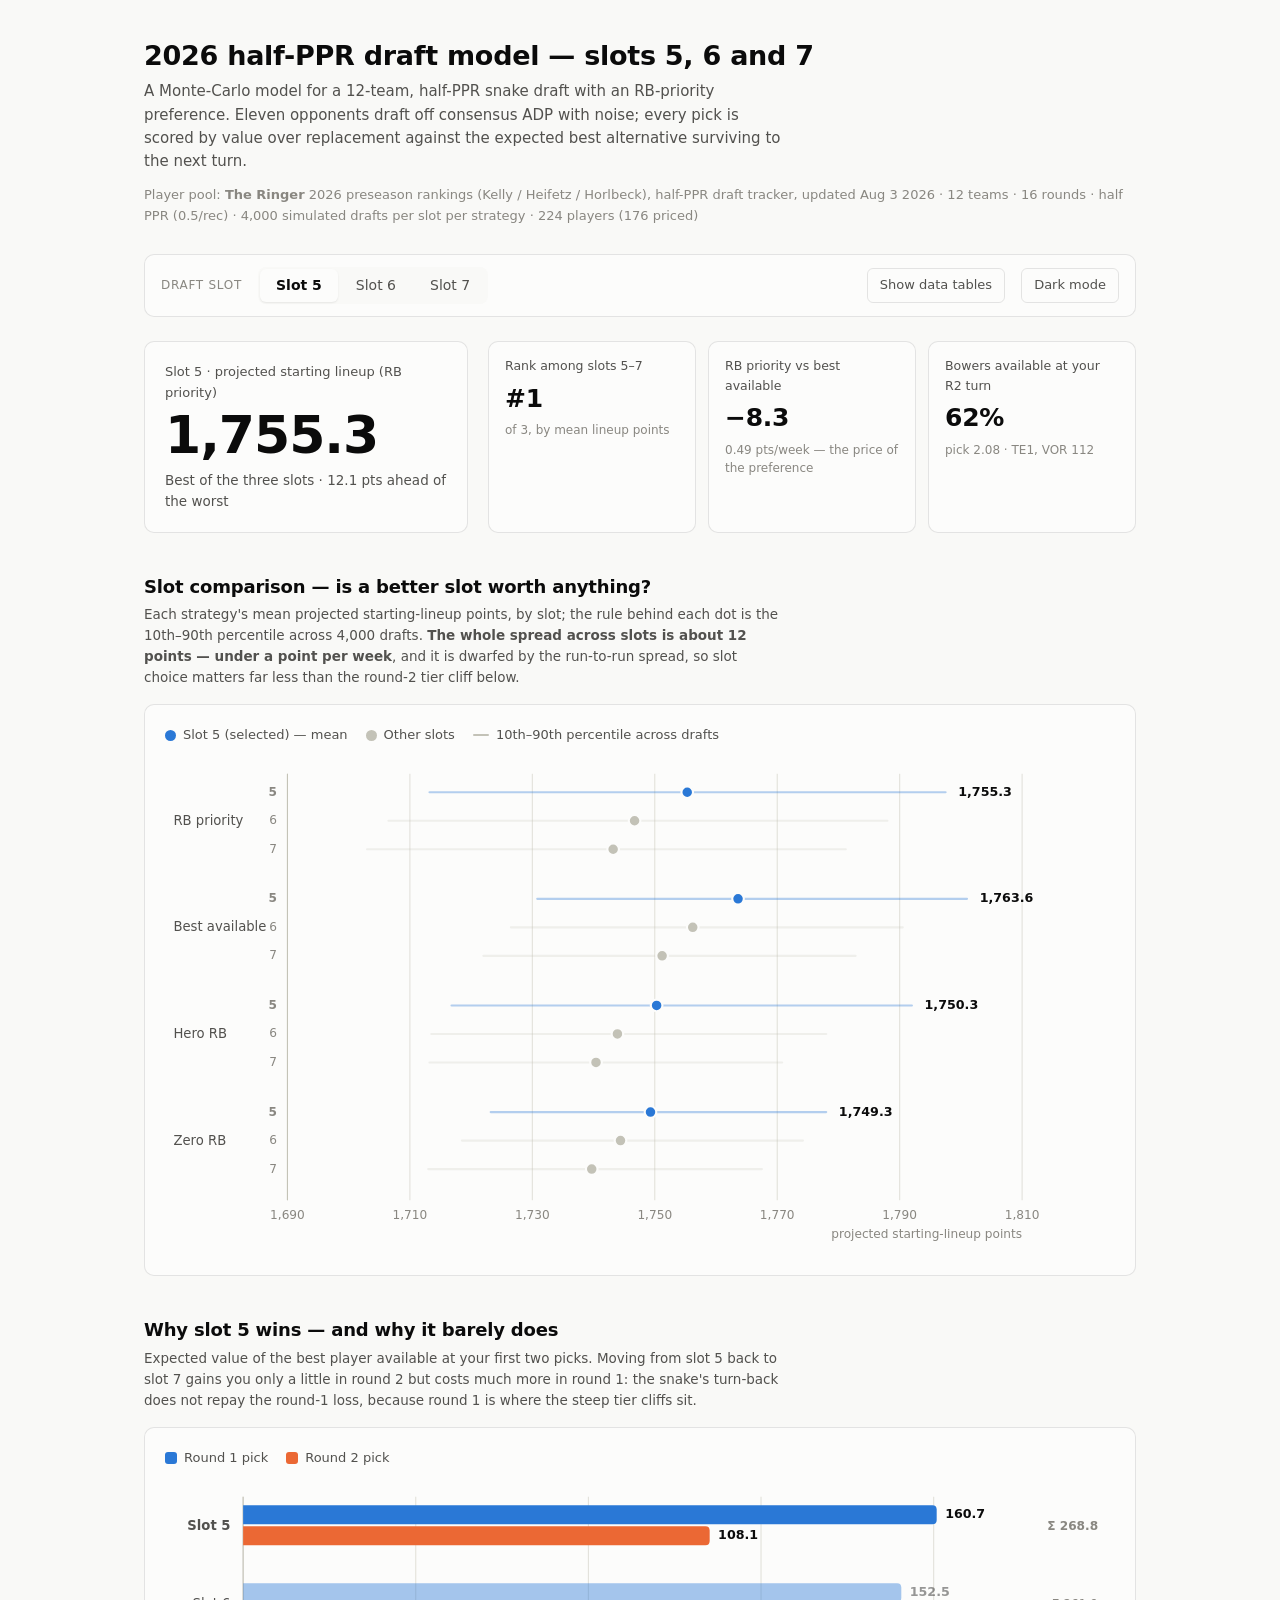
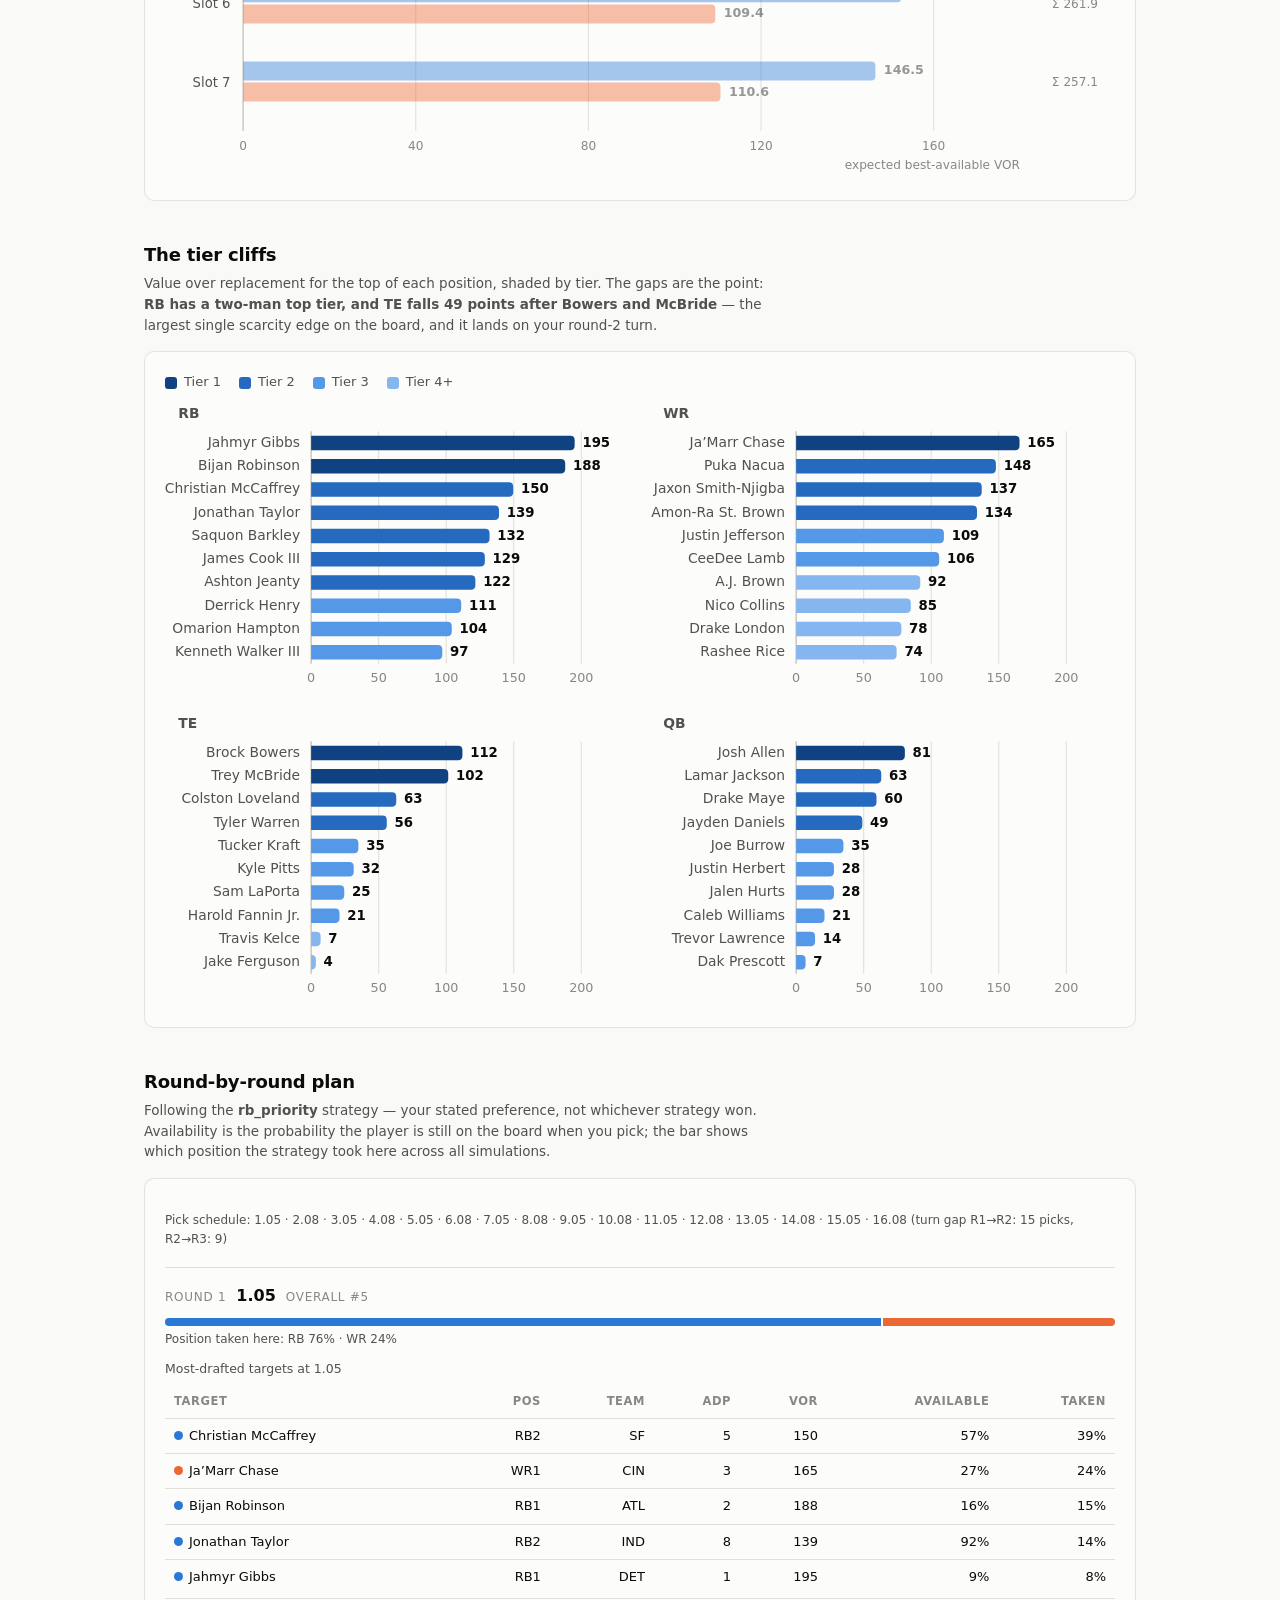
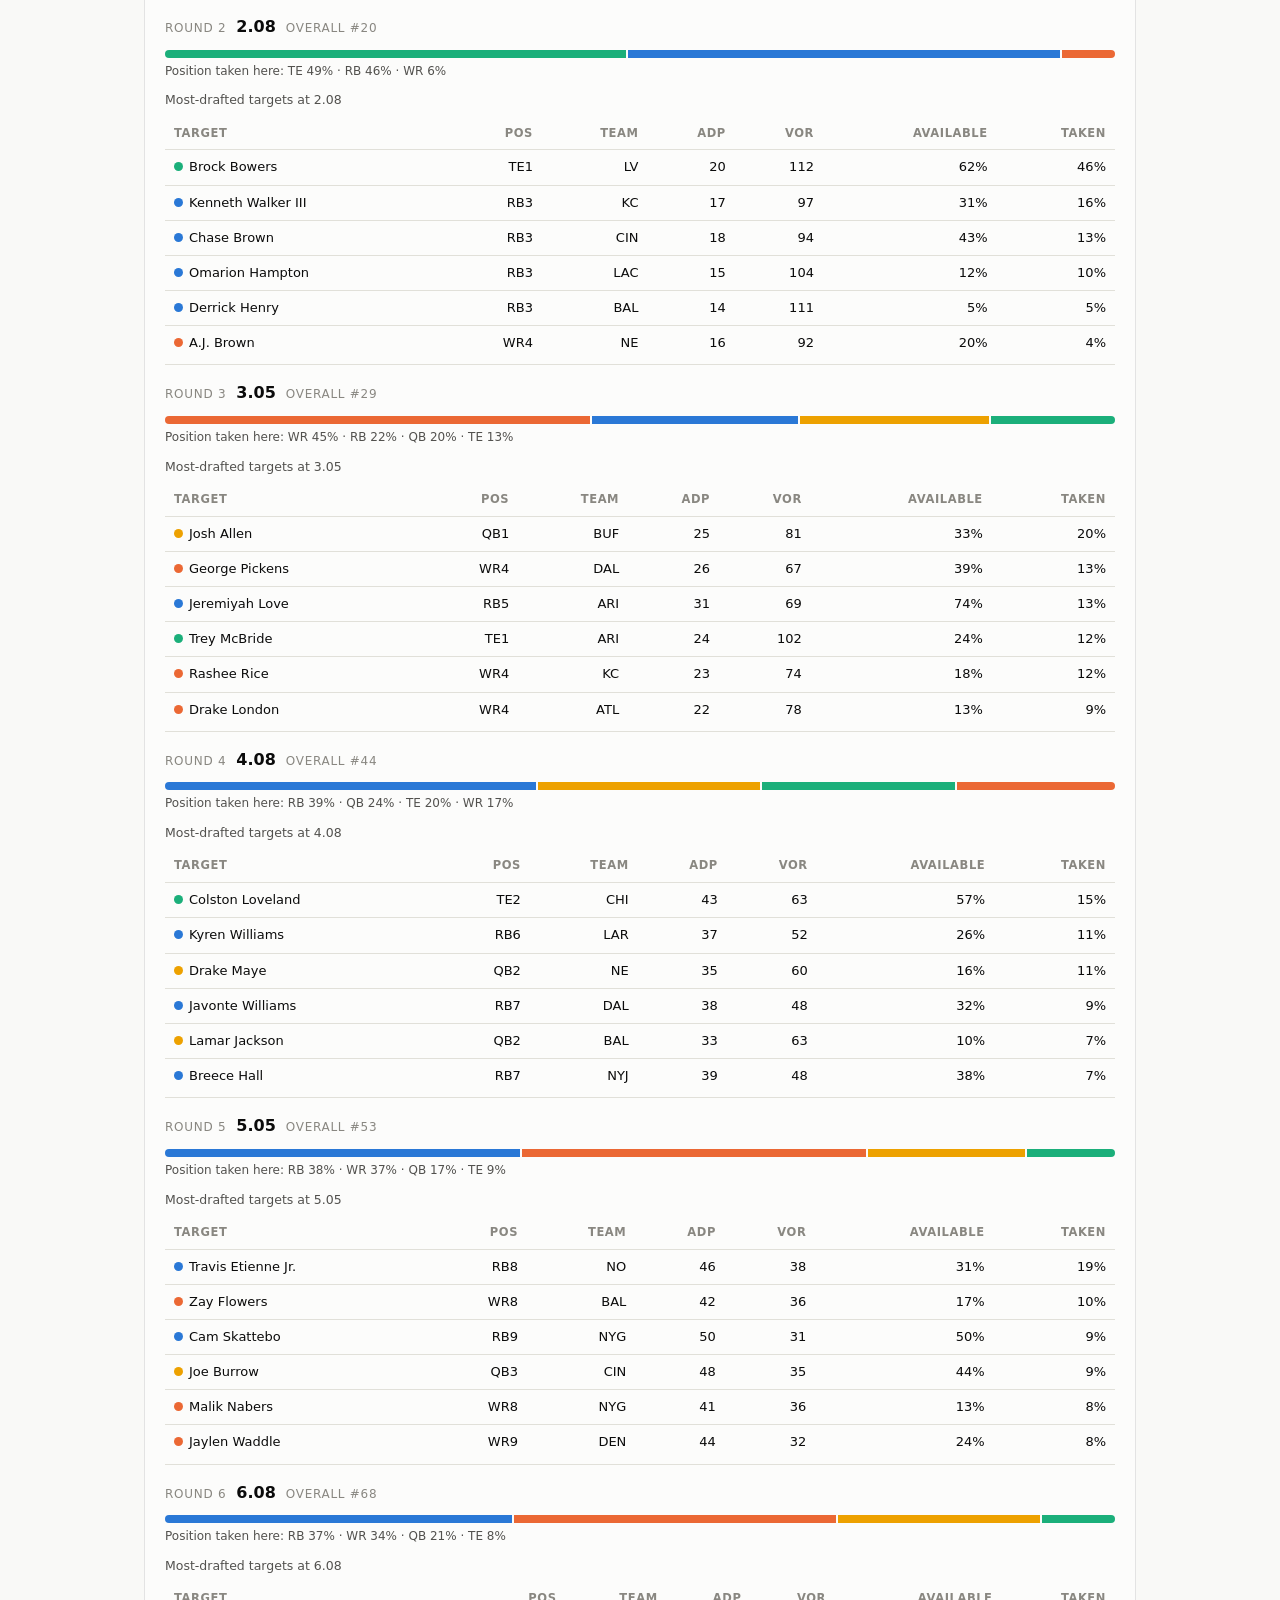
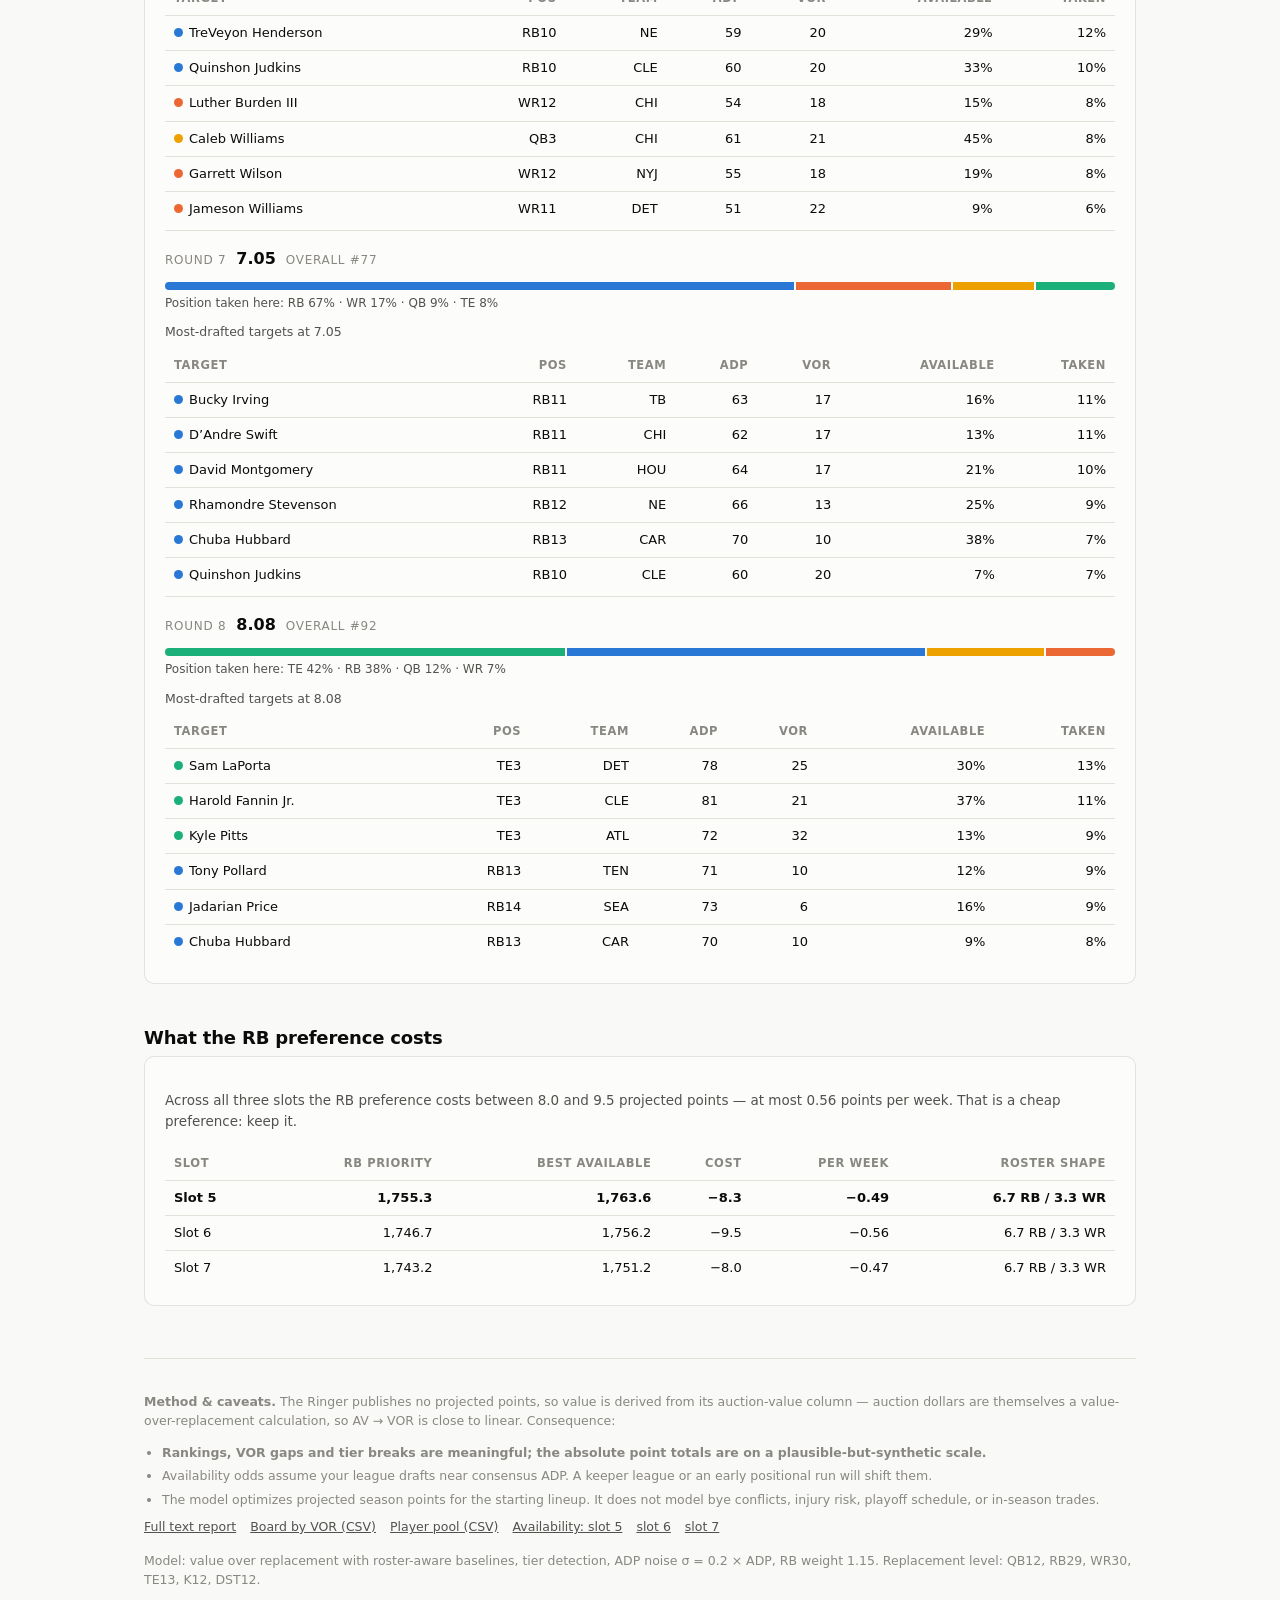
==== docs/index.html @ bfc9ebc6 "2026 half-PPR draft model for slots 5-7, with GitHub Pages report Monte-Carlo snake-draft model over" ====
<!doctype html>
<html lang="en">
<head>
<meta charset="utf-8">
<meta name="viewport" content="width=device-width, initial-scale=1">
<title>2026 Half-PPR Draft Model — Slots 5, 6, 7</title>
<meta name="description" content="Monte-Carlo draft model for a 12-team half-PPR league, comparing draft slots 5, 6 and 7 with an RB-priority strategy.">
<style>
  :root {
    color-scheme: light;
    --surface-1: #fcfcfb;
    --page: #f9f9f7;
    --text-primary: #0b0b0b;
    --text-secondary: #52514e;
    --text-muted: #898781;
    --grid: #e1e0d9;
    --axis: #c3c2b7;
    --border: rgba(11,11,11,0.10);
    --series-1: #2a78d6;
    --series-2: #eb6834;
    --series-3: #1baf7a;
    --series-4: #eda100;
    --deemph: #c3c2b7;
    --good: #006300;
    /* ordinal tier ramp (validated light: 650/500/350/250) */
    --tier-1: #104281;
    --tier-2: #256abf;
    --tier-3: #5598e7;
    --tier-4: #86b6ef;
  }
  @media (prefers-color-scheme: dark) {
    :root:where(:not([data-theme="light"])) {
      color-scheme: dark;
      --surface-1: #1a1a19;
      --page: #0d0d0d;
      --text-primary: #ffffff;
      --text-secondary: #c3c2b7;
      --text-muted: #898781;
      --grid: #2c2c2a;
      --axis: #383835;
      --border: rgba(255,255,255,0.10);
      --series-1: #3987e5;
      --series-2: #d95926;
      --series-3: #199e70;
      --series-4: #c98500;
      --deemph: #383835;
      --good: #0ca30c;
      /* ordinal tier ramp (validated dark: 150/250/400/600) */
      --tier-1: #b7d3f6;
      --tier-2: #86b6ef;
      --tier-3: #3987e5;
      --tier-4: #184f95;
    }
  }
  :root[data-theme="dark"] {
    color-scheme: dark;
    --surface-1: #1a1a19;
    --page: #0d0d0d;
    --text-primary: #ffffff;
    --text-secondary: #c3c2b7;
    --text-muted: #898781;
    --grid: #2c2c2a;
    --axis: #383835;
    --border: rgba(255,255,255,0.10);
    --series-1: #3987e5;
    --series-2: #d95926;
    --series-3: #199e70;
    --series-4: #c98500;
    --deemph: #383835;
    --good: #0ca30c;
    --tier-1: #b7d3f6;
    --tier-2: #86b6ef;
    --tier-3: #3987e5;
    --tier-4: #184f95;
  }

  * { box-sizing: border-box; }
  body {
    margin: 0;
    background: var(--page);
    color: var(--text-primary);
    font: 15px/1.55 system-ui, -apple-system, "Segoe UI", sans-serif;
    -webkit-font-smoothing: antialiased;
  }
  .wrap { max-width: 1040px; margin: 0 auto; padding: 40px 24px 72px; }

  header.page { margin-bottom: 28px; }
  h1 { font-size: 27px; line-height: 1.2; margin: 0 0 8px; letter-spacing: -0.01em; }
  .sub { color: var(--text-secondary); margin: 0; max-width: 68ch; }
  .srcline { color: var(--text-muted); font-size: 13px; margin: 12px 0 0; }

  h2 { font-size: 18px; margin: 0 0 4px; letter-spacing: -0.01em; }
  .sect { margin-top: 40px; }
  .sect > .note { color: var(--text-secondary); font-size: 13.5px; margin: 0 0 16px; max-width: 74ch; }

  .card {
    background: var(--surface-1);
    border: 1px solid var(--border);
    border-radius: 10px;
    padding: 20px;
  }

  /* ---- filter row: one row, above everything it scopes ---- */
  .filters {
    display: flex; align-items: center; gap: 16px; flex-wrap: wrap;
    padding: 12px 16px; margin-bottom: 24px;
    background: var(--surface-1);
    border: 1px solid var(--border); border-radius: 10px;
    position: sticky; top: 0; z-index: 20;
  }
  .filters .lbl { font-size: 12px; text-transform: uppercase; letter-spacing: 0.06em; color: var(--text-muted); }
  .segmented { display: flex; gap: 2px; background: var(--page); border-radius: 8px; padding: 2px; }
  .segmented button {
    font: inherit; font-size: 14px; color: var(--text-secondary);
    background: none; border: 0; border-radius: 6px;
    padding: 6px 16px; cursor: pointer; min-height: 32px;
  }
  .segmented button:hover { background: color-mix(in srgb, var(--text-primary) 6%, transparent); }
  .segmented button[aria-pressed="true"] {
    background: var(--surface-1); color: var(--text-primary);
    font-weight: 600; box-shadow: 0 1px 2px rgba(0,0,0,0.08);
  }
  .spacer { flex: 1 1 auto; }
  .ghost {
    font: inherit; font-size: 13px; color: var(--text-secondary);
    background: none; border: 1px solid var(--border);
    border-radius: 6px; padding: 6px 12px; cursor: pointer; min-height: 32px;
  }
  .ghost:hover { background: color-mix(in srgb, var(--text-primary) 6%, transparent); }

  /* ---- hero + stat tiles ---- */
  .hero-row {
    display: grid; grid-template-columns: minmax(210px, 1fr) 2fr;
    gap: 20px; align-items: stretch;
  }
  @media (max-width: 720px) { .hero-row { grid-template-columns: 1fr; } }
  .hero .label { font-size: 13px; color: var(--text-secondary); margin-bottom: 6px; }
  .hero .value { font-size: 52px; line-height: 1.02; font-weight: 600; letter-spacing: -0.02em; }
  .hero .delta { font-size: 13.5px; color: var(--text-secondary); margin-top: 8px; }
  .kpis { display: grid; grid-template-columns: repeat(3, 1fr); gap: 12px; }
  @media (max-width: 560px) { .kpis { grid-template-columns: 1fr; } }
  .tile { background: var(--surface-1); border: 1px solid var(--border); border-radius: 10px; padding: 14px 16px; }
  .tile .label { font-size: 12.5px; color: var(--text-secondary); margin-bottom: 4px; }
  .tile .value { font-size: 25px; font-weight: 600; letter-spacing: -0.01em; }
  .tile .foot { font-size: 12px; color: var(--text-muted); margin-top: 3px; }

  /* ---- legend ---- */
  .legend { display: flex; gap: 18px; flex-wrap: wrap; margin: 0 0 14px; padding: 0; list-style: none; }
  .legend li { display: flex; align-items: center; gap: 7px; font-size: 13px; color: var(--text-secondary); }
  .legend .key-rect { width: 12px; height: 12px; border-radius: 3px; flex: none; }
  .legend .key-line { width: 16px; height: 2px; border-radius: 1px; flex: none; }
  .legend .key-dot { width: 11px; height: 11px; border-radius: 50%; flex: none; }

  svg { display: block; max-width: 100%; overflow: visible; }
  svg text { font-family: system-ui, -apple-system, "Segoe UI", sans-serif; }
  .tick { fill: var(--text-muted); font-size: 11.5px; font-variant-numeric: tabular-nums; }
  .cat { fill: var(--text-secondary); font-size: 12.5px; }
  .vlabel { fill: var(--text-primary); font-size: 12px; font-weight: 600; font-variant-numeric: tabular-nums; }
  .gridline { stroke: var(--grid); stroke-width: 1; }
  .baseline { stroke: var(--axis); stroke-width: 1; }
  .hit { fill: transparent; cursor: default; }
  .mark { transition: opacity 120ms ease; }
  .lifted { opacity: 0.82; }

  /* ---- tooltip ---- */
  .tip {
    position: fixed; z-index: 60; pointer-events: none; opacity: 0;
    transition: opacity 90ms ease;
    background: var(--surface-1); color: var(--text-primary);
    border: 1px solid var(--border); border-radius: 8px;
    padding: 9px 11px; font-size: 12.5px; min-width: 148px;
    box-shadow: 0 6px 20px rgba(0,0,0,0.14);
  }
  .tip .t-head { color: var(--text-secondary); font-size: 11.5px; margin-bottom: 6px; }
  .tip .t-row { display: flex; align-items: baseline; gap: 8px; margin-top: 3px; }
  .tip .t-key { width: 14px; height: 2px; border-radius: 1px; flex: none; position: relative; top: -3px; }
  .tip .t-val { font-weight: 600; font-variant-numeric: tabular-nums; }
  .tip .t-name { color: var(--text-secondary); }

  /* ---- tables (the table-view twin) ---- */
  table { border-collapse: collapse; width: 100%; font-size: 13px; }
  caption { text-align: left; color: var(--text-secondary); font-size: 12.5px; padding-bottom: 8px; }
  th, td { text-align: right; padding: 7px 9px; border-bottom: 1px solid var(--grid); font-variant-numeric: tabular-nums; }
  th:first-child, td:first-child { text-align: left; font-variant-numeric: normal; }
  thead th { color: var(--text-muted); font-weight: 600; font-size: 11.5px; text-transform: uppercase; letter-spacing: 0.05em; }
  tbody tr:last-child td { border-bottom: 0; }
  .tv[hidden] { display: none; }
  .pos-dot { display: inline-block; width: 9px; height: 9px; border-radius: 50%; margin-right: 6px; vertical-align: baseline; }

  /* ---- plan ---- */
  .plan-pick { border-top: 1px solid var(--grid); padding: 16px 0 4px; }
  .plan-pick:first-child { border-top: 0; padding-top: 0; }
  .plan-head { display: flex; align-items: baseline; gap: 10px; flex-wrap: wrap; margin-bottom: 10px; }
  .plan-head .rd { font-size: 12px; color: var(--text-muted); text-transform: uppercase; letter-spacing: 0.06em; }
  .plan-head .pk { font-size: 16px; font-weight: 600; font-variant-numeric: tabular-nums; }
  .mixbar { display: flex; gap: 2px; height: 8px; border-radius: 4px; overflow: hidden; margin-bottom: 4px; }
  .mixbar span { display: block; }
  .mixnote { font-size: 12px; color: var(--text-secondary); margin-bottom: 10px; }

  footer.page { margin-top: 52px; padding-top: 20px; border-top: 1px solid var(--grid); color: var(--text-muted); font-size: 12.5px; }
  footer.page a, .srcline a { color: var(--text-secondary); }
  a { color: var(--series-1); }
  .files { display: flex; gap: 14px; flex-wrap: wrap; margin-top: 8px; }
  .caveat { margin: 6px 0 0; padding-left: 18px; }
  .caveat li { margin: 4px 0; }
  .sr {
    position: absolute; width: 1px; height: 1px; padding: 0; margin: -1px;
    overflow: hidden; clip: rect(0 0 0 0); white-space: nowrap; border: 0;
  }
  @media print { .filters { position: static; } .ghost { display: none; } }
</style>
</head>
<body>
<div class="wrap">

<header class="page">
  <h1>2026 half-PPR draft model — slots 5, 6 and 7</h1>
  <p class="sub">A Monte-Carlo model for a 12-team, half-PPR snake draft with an RB-priority
  preference. Eleven opponents draft off consensus ADP with noise; every pick is
  scored by value over replacement against the expected best alternative surviving
  to the next turn.</p>
  <p class="srcline">
    Player pool: <strong>The Ringer</strong> 2026 preseason rankings (Kelly / Heifetz / Horlbeck),
    half-PPR draft tracker, updated Aug 3 2026 · <span id="meta-line"></span>
  </p>
</header>

<div class="filters" role="group" aria-label="Draft slot filter">
  <span class="lbl" id="slot-lbl">Draft slot</span>
  <div class="segmented" id="slot-seg" role="group" aria-labelledby="slot-lbl"></div>
  <span class="spacer"></span>
  <button class="ghost" id="tv-toggle" aria-pressed="false">Show data tables</button>
  <button class="ghost" id="theme-toggle">Dark mode</button>
</div>

<section class="sect" id="verdict" style="margin-top:0">
  <div class="hero-row">
    <div class="card hero">
      <div class="label" id="hero-label">Slot 5 · projected starting lineup</div>
      <div class="value" id="hero-value">—</div>
      <div class="delta" id="hero-delta"></div>
    </div>
    <div class="kpis" id="kpis"></div>
  </div>
</section>

<section class="sect">
  <h2>Slot comparison — is a better slot worth anything?</h2>
  <p class="note">Each strategy's mean projected starting-lineup points, by slot; the
  rule behind each dot is the 10th–90th percentile across 4,000 drafts. <strong>The whole
  spread across slots is about 12 points — under a point per week</strong>, and it is
  dwarfed by the run-to-run spread, so slot choice matters far less than the round-2
  tier cliff below.</p>
  <div class="card">
    <ul class="legend" id="cmp-legend"></ul>
    <div id="cmp-chart"></div>
    <div class="tv" id="cmp-table" hidden></div>
  </div>
</section>

<section class="sect">
  <h2>Why slot 5 wins — and why it barely does</h2>
  <p class="note">Expected value of the best player available at your first two picks.
  Moving from slot 5 back to slot 7 gains you only a little in round 2 but costs
  much more in round 1: the snake's turn-back does not repay the round-1 loss,
  because round 1 is where the steep tier cliffs sit.</p>
  <div class="card">
    <ul class="legend" id="ev-legend"></ul>
    <div id="ev-chart"></div>
    <div class="tv" id="ev-table" hidden></div>
  </div>
</section>

<section class="sect">
  <h2>The tier cliffs</h2>
  <p class="note">Value over replacement for the top of each position, shaded by tier.
  The gaps are the point: <strong>RB has a two-man top tier, and TE falls 49 points
  after Bowers and McBride</strong> — the largest single scarcity edge on the board,
  and it lands on your round-2 turn.</p>
  <div class="card">
    <ul class="legend" id="tier-legend"></ul>
    <div id="tier-chart"></div>
    <div class="tv" id="tier-table" hidden></div>
  </div>
</section>

<section class="sect">
  <h2>Round-by-round plan</h2>
  <p class="note">Following the <strong>rb_priority</strong> strategy — your stated
  preference, not whichever strategy won. Availability is the probability the player is
  still on the board when you pick; the bar shows which position the strategy took here
  across all simulations.</p>
  <div class="card" id="plan"></div>
</section>

<section class="sect">
  <h2>What the RB preference costs</h2>
  <div class="card" id="rbcost"></div>
</section>

<footer class="page">
  <p><strong>Method &amp; caveats.</strong> The Ringer publishes no projected points, so
  value is derived from its auction-value column — auction dollars are themselves a
  value-over-replacement calculation, so AV&nbsp;→&nbsp;VOR is close to linear.
  Consequence:</p>
  <ul class="caveat">
    <li><strong>Rankings, VOR gaps and tier breaks are meaningful; the absolute point
    totals are on a plausible-but-synthetic scale.</strong></li>
    <li>Availability odds assume your league drafts near consensus ADP. A keeper league
    or an early positional run will shift them.</li>
    <li>The model optimizes projected season points for the starting lineup. It does not
    model bye conflicts, injury risk, playoff schedule, or in-season trades.</li>
  </ul>
  <div class="files">
    <a href="report.txt">Full text report</a>
    <a href="board_vor.csv">Board by VOR (CSV)</a>
    <a href="ringer_2026.csv">Player pool (CSV)</a>
    <a href="availability_slot5.csv">Availability: slot 5</a>
    <a href="availability_slot6.csv">slot 6</a>
    <a href="availability_slot7.csv">slot 7</a>
  </div>
  <p style="margin-top:14px" id="foot-meta"></p>
</footer>

</div>
<div class="tip" id="tip" role="status" aria-live="polite"></div>

<script>
const POS_COLOR = { RB: 'var(--series-1)', WR: 'var(--series-2)', TE: 'var(--series-3)', QB: 'var(--series-4)',
                    K: 'var(--deemph)', DST: 'var(--deemph)' };
const STRATS = ['rb_priority', 'bpa', 'hero_rb', 'zero_rb'];
const STRAT_LABEL = { rb_priority: 'RB priority', bpa: 'Best available', hero_rb: 'Hero RB', zero_rb: 'Zero RB' };
const SVGNS = 'http://www.w3.org/2000/svg';

let DATA = null, SLOT = '5', TABLES = false;

const $ = id => document.getElementById(id);
const fmt = (n, d = 0) => n.toLocaleString('en-US', { minimumFractionDigits: d, maximumFractionDigits: d });
const pct = x => Math.round(x * 100) + '%';

function el(tag, attrs = {}, text) {
  const n = document.createElementNS(SVGNS, tag);
  for (const k in attrs) n.setAttribute(k, attrs[k]);
  if (text != null) n.textContent = text;
  return n;
}
function h(tag, cls, text) {
  const n = document.createElement(tag);
  if (cls) n.className = cls;
  if (text != null) n.textContent = text;
  return n;
}

/* ---------- tooltip ---------- */
const tip = $('tip');
function showTip(evt, head, rows) {
  tip.replaceChildren();
  if (head) tip.appendChild(h('div', 't-head', head));
  for (const r of rows) {
    const row = h('div', 't-row');
    if (r.color) {
      const k = h('span', 't-key');
      k.style.background = r.color;
      row.appendChild(k);
    }
    row.appendChild(h('span', 't-val', r.value));
    row.appendChild(h('span', 't-name', r.name));
    tip.appendChild(row);
  }
  tip.style.opacity = '1';
  moveTip(evt);
}
function moveTip(evt) {
  const pad = 14, r = tip.getBoundingClientRect();
  let x = (evt.clientX ?? 0) + pad, y = (evt.clientY ?? 0) + pad;
  if (x + r.width > innerWidth - 8) x = (evt.clientX ?? 0) - r.width - pad;
  if (y + r.height > innerHeight - 8) y = (evt.clientY ?? 0) - r.height - pad;
  tip.style.left = Math.max(8, x) + 'px';
  tip.style.top = Math.max(8, y) + 'px';
}
function hideTip() { tip.style.opacity = '0'; }

function bindMark(node, head, rows) {
  const on = e => { node.classList.add('lifted'); showTip(e, head, rows); };
  node.addEventListener('pointerenter', on);
  node.addEventListener('pointermove', moveTip);
  node.addEventListener('pointerleave', () => { node.classList.remove('lifted'); hideTip(); });
  node.addEventListener('focus', e => {
    const b = node.getBoundingClientRect();
    on({ clientX: b.left + b.width / 2, clientY: b.top });
  });
  node.addEventListener('blur', () => { node.classList.remove('lifted'); hideTip(); });
  node.setAttribute('tabindex', '0');
}

/* ---------- header ---------- */
function renderMeta() {
  const m = DATA.meta;
  $('meta-line').textContent =
    `${m.teams} teams · ${m.rounds} rounds · ${m.scoring} · ${fmt(m.sims)} simulated drafts per slot per strategy · ` +
    `${m.pool_size} players (${m.priced_players} priced)`;
  $('foot-meta').textContent =
    `Model: value over replacement with roster-aware baselines, tier detection, ` +
    `ADP noise σ = ${m.adp_noise} × ADP, RB weight ${m.rb_weight}. ` +
    `Replacement level: ` +
    Object.entries(DATA.baselines).map(([p, b]) => `${b.rank}`).join(', ') + '.';
}

function renderSlotFilter() {
  const seg = $('slot-seg');
  seg.replaceChildren();
  for (const s of Object.keys(DATA.slots)) {
    const b = h('button', null, 'Slot ' + s);
    b.setAttribute('aria-pressed', String(s === SLOT));
    b.onclick = () => { SLOT = s; renderAll(); };
    seg.appendChild(b);
  }
}

/* ---------- hero + KPIs ---------- */
function renderVerdict() {
  const d = DATA.slots[SLOT], rb = d.strategies.rb_priority, bpa = d.strategies.bpa;
  const means = Object.entries(DATA.slots)
    .map(([s, v]) => [s, v.strategies.rb_priority.mean]).sort((a, b) => b[1] - a[1]);
  const best = means[0], rank = means.findIndex(m => m[0] === SLOT) + 1;

  $('hero-label').textContent = `Slot ${SLOT} · projected starting lineup (RB priority)`;
  $('hero-value').textContent = fmt(rb.mean, 1);
  const gap = rb.mean - best[1];
  $('hero-delta').textContent = rank === 1
    ? `Best of the three slots · ${fmt(rb.mean - means[means.length - 1][1], 1)} pts ahead of the worst`
    : `${fmt(gap, 1)} pts behind slot ${best[0]} · ${(Math.abs(gap) / 17).toFixed(2)} pts per week`;

  const bowers = (d.plan.find(p => p.round === 2)?.targets || [])
    .find(t => t.name.includes('Bowers'));
  const tiles = [
    { label: 'Rank among slots 5–7', value: `#${rank}`, foot: `of ${means.length}, by mean lineup points` },
    { label: 'RB priority vs best available', value: `${rb.mean - bpa.mean >= 0 ? '+' : '−'}${fmt(Math.abs(rb.mean - bpa.mean), 1)}`,
      foot: `${(Math.abs(rb.mean - bpa.mean) / 17).toFixed(2)} pts/week — the price of the preference` },
    bowers
      ? { label: 'Bowers available at your R2 turn', value: pct(bowers.p_avail), foot: `pick ${d.plan.find(p => p.round === 2).pick} · TE1, VOR ${fmt(bowers.vor)}` }
      : { label: 'Round 1 → 2 turn gap', value: d.turn_gaps.r1_r2, foot: 'picks between your turns' },
  ];
  const box = $('kpis');
  box.replaceChildren();
  for (const t of tiles) {
    const c = h('div', 'tile');
    c.appendChild(h('div', 'label', t.label));
    c.appendChild(h('div', 'value', String(t.value)));
    c.appendChild(h('div', 'foot', t.foot));
    box.appendChild(c);
  }
}

/* ---------- chart 1: dot plot, strategy × slot ----------
   A dot plot, not bars: the interesting range (1,740–1,765) is far from zero, and
   bars drawn from a truncated baseline would exaggerate a 12-point spread into a
   visual landslide — the opposite of what this chart says. Dots encode position
   only, so a non-zero axis is honest. The p10–p90 rule behind each dot shows the
   run-to-run spread, which dwarfs the between-slot difference.                  */
function renderCompare() {
  const slots = Object.keys(DATA.slots);
  const W = 900, padL = 116, padR = 88, padT = 14, rowH = 27, groupPad = 20;
  const padB = 52;
  const H = padT + STRATS.length * (slots.length * rowH + groupPad) + padB;
  const lows = STRATS.flatMap(s => slots.map(sl => DATA.slots[sl].strategies[s].p10));
  const highs = STRATS.flatMap(s => slots.map(sl => DATA.slots[sl].strategies[s].p90));
  const lo = Math.floor((Math.min(...lows) - 8) / 10) * 10, hi = Math.ceil((Math.max(...highs) + 8) / 10) * 10;
  const x = v => padL + ((v - lo) / (hi - lo)) * (W - padL - padR);

  const svg = el('svg', { viewBox: `0 0 ${W} ${H}`, role: 'img',
    'aria-label': 'Mean projected lineup points by strategy and draft slot, with 10th-to-90th percentile range' });

  for (let t = lo; t <= hi; t += 20) {
    svg.appendChild(el('line', { class: 'gridline', x1: x(t), x2: x(t), y1: padT, y2: H - padB }));
    svg.appendChild(el('text', { class: 'tick', x: x(t), y: H - padB + 18, 'text-anchor': 'middle' }, fmt(t)));
  }
  svg.appendChild(el('text', { class: 'tick', x: W - padR, y: H - padB + 36, 'text-anchor': 'end' },
    'projected starting-lineup points'));
  svg.appendChild(el('line', { class: 'baseline', x1: padL, x2: padL, y1: padT, y2: H - padB }));

  let y = padT + 4;
  STRATS.forEach(strat => {
    svg.appendChild(el('text', { class: 'cat', x: 8, y: y + (slots.length * rowH) / 2,
      'dominant-baseline': 'middle' }, STRAT_LABEL[strat]));
    slots.forEach(sl => {
      const st = DATA.slots[sl].strategies[strat];
      const isSel = sl === SLOT;
      const col = isSel ? POS_COLOR.RB : 'var(--deemph)';
      const cy = y + rowH / 2;
      svg.appendChild(el('text', { class: 'tick', x: padL - 10, y: cy,
        'text-anchor': 'end', 'dominant-baseline': 'middle',
        'font-weight': isSel ? 600 : 400 }, sl));
      // p10–p90 rule: run-to-run spread, recessive
      svg.appendChild(el('line', { x1: x(st.p10), x2: x(st.p90), y1: cy, y2: cy,
        stroke: col, 'stroke-width': 2, 'stroke-linecap': 'round',
        opacity: isSel ? 0.34 : 0.22 }));
      const g = el('g', { class: 'mark' });
      // 2px surface ring keeps the dot legible where it crosses the rule
      g.appendChild(el('circle', { cx: x(st.mean), cy, r: 5.5,
        fill: col, stroke: 'var(--surface-1)', 'stroke-width': 2 }));
      svg.appendChild(g);
      if (isSel) {
        svg.appendChild(el('text', { class: 'vlabel', x: x(st.p90) + 12, y: cy,
          'dominant-baseline': 'middle' }, fmt(st.mean, 1)));
      }
      const hit = el('rect', { class: 'hit', x: padL, y, width: W - padL - padR, height: rowH });
      bindMark(hit, `${STRAT_LABEL[strat]} · slot ${sl}`, [
        { color: col, value: fmt(st.mean, 1), name: 'mean' },
        { value: `${fmt(st.p10, 1)} – ${fmt(st.p90, 1)}`, name: '10th–90th pct' },
        { value: `${st.rb} RB / ${st.wr} WR`, name: 'roster shape' },
      ]);
      svg.appendChild(hit);
      y += rowH;
    });
    y += groupPad;
  });

  const box = $('cmp-chart');
  box.replaceChildren(svg);

  const lg = $('cmp-legend');
  lg.replaceChildren();
  lg.appendChild(legendItem('dot', POS_COLOR.RB, `Slot ${SLOT} (selected) — mean`));
  lg.appendChild(legendItem('dot', 'var(--deemph)', 'Other slots'));
  lg.appendChild(legendItem('line', 'var(--axis)', '10th–90th percentile across drafts'));

  buildTable($('cmp-table'),
    'Mean projected starting-lineup points by strategy and slot (10th–90th percentile in parentheses)',
    ['Strategy', ...slots.map(s => 'Slot ' + s), 'Spread across slots'],
    STRATS.map(s => {
      const row = slots.map(sl => {
        const st = DATA.slots[sl].strategies[s];
        return `${fmt(st.mean, 1)}  (${fmt(st.p10, 1)}–${fmt(st.p90, 1)})`;
      });
      const ms = slots.map(sl => DATA.slots[sl].strategies[s].mean);
      return [STRAT_LABEL[s], ...row, fmt(Math.max(...ms) - Math.min(...ms), 1)];
    }));
}

function roundedRightBar(x, y, w, hgt, r) {
  const rr = Math.min(r, w);
  return `M${x},${y} H${x + w - rr} Q${x + w},${y} ${x + w},${y + rr} V${y + hgt - rr} Q${x + w},${y + hgt} ${x + w - rr},${y + hgt} H${x} Z`;
}

function legendItem(kind, color, label) {
  const li = document.createElement('li');
  const k = h('span', kind === 'line' ? 'key-line' : kind === 'dot' ? 'key-dot' : 'key-rect');
  k.style.background = color;
  li.appendChild(k);
  li.appendChild(document.createTextNode(label));
  return li;
}

/* ---------- chart 2: EV of picks 1 and 2, by slot ---------- */
function renderEV() {
  const slots = Object.keys(DATA.slots);
  const W = 900, padL = 74, padR = 90, padT = 14, padB = 46;
  const bandH = 74, H = padT + slots.length * bandH + padB;
  const maxV = Math.ceil(Math.max(...slots.flatMap(s => [DATA.slots[s].ev.r1, DATA.slots[s].ev.r2])) / 20) * 20;
  const x = v => padL + (v / maxV) * (W - padL - padR);

  const svg = el('svg', { viewBox: `0 0 ${W} ${H}`, role: 'img',
    'aria-label': 'Expected best-available value over replacement at picks 1 and 2, by slot' });
  for (let t = 0; t <= maxV; t += 40) {
    svg.appendChild(el('line', { class: 'gridline', x1: x(t), x2: x(t), y1: padT, y2: H - padB }));
    svg.appendChild(el('text', { class: 'tick', x: x(t), y: H - padB + 18, 'text-anchor': 'middle' }, fmt(t)));
  }
  svg.appendChild(el('text', { class: 'tick', x: W - padR, y: H - padB + 36, 'text-anchor': 'end' },
    'expected best-available VOR'));
  svg.appendChild(el('line', { class: 'baseline', x1: padL, x2: padL, y1: padT, y2: H - padB }));

  slots.forEach((sl, i) => {
    const d = DATA.slots[sl], barH = 18, gap = 2;
    const top = padT + i * bandH + 8;
    svg.appendChild(el('text', { class: 'cat', x: padL - 12, y: top + barH + gap,
      'text-anchor': 'end', 'dominant-baseline': 'middle',
      'font-weight': sl === SLOT ? 600 : 400 }, 'Slot ' + sl));
    [['r1', 'Round 1', POS_COLOR.RB], ['r2', 'Round 2', POS_COLOR.WR]].forEach(([k, name, col], j) => {
      const v = d.ev[k];
      const yy = top + j * (barH + gap);
      const bw = Math.max(2, x(v) - padL);
      const dim = sl === SLOT ? 1 : 0.42;
      const g = el('g', { class: 'mark', opacity: dim });
      g.appendChild(el('path', { d: roundedRightBar(padL, yy, bw, barH, 4), fill: col }));
      svg.appendChild(g);
      svg.appendChild(el('text', { class: 'vlabel', x: padL + bw + 8, y: yy + barH / 2,
        'dominant-baseline': 'middle', opacity: dim }, fmt(v, 1)));
      const hit = el('rect', { class: 'hit', x: padL, y: yy - 1, width: W - padL - padR, height: barH + 2 });
      bindMark(hit, `Slot ${sl} · ${name} (pick ${d.picks[j].label})`, [
        { color: col, value: fmt(v, 1), name: 'expected best-available VOR' },
      ]);
      svg.appendChild(hit);
    });
    const tot = d.ev.r1 + d.ev.r2;
    svg.appendChild(el('text', { class: 'tick', x: W - padR + 74, y: top + barH + gap,
      'text-anchor': 'end', 'dominant-baseline': 'middle',
      'font-weight': sl === SLOT ? 600 : 400, fill: 'var(--text-secondary)' }, 'Σ ' + fmt(tot, 1)));
  });

  $('ev-chart').replaceChildren(svg);
  const lg = $('ev-legend');
  lg.replaceChildren();
  lg.appendChild(legendItem('rect', POS_COLOR.RB, 'Round 1 pick'));
  lg.appendChild(legendItem('rect', POS_COLOR.WR, 'Round 2 pick'));

  buildTable($('ev-table'), 'Expected best-available VOR at your first two picks',
    ['Slot', 'R1 pick', 'R1 EV', 'R2 pick', 'R2 EV', 'Total'],
    slots.map(s => {
      const d = DATA.slots[s];
      return ['Slot ' + s, d.picks[0].label, fmt(d.ev.r1, 1), d.picks[1].label,
              fmt(d.ev.r2, 1), fmt(d.ev.r1 + d.ev.r2, 1)];
    }));
}

/* ---------- chart 3: tier cliffs, small multiples ---------- */
function renderTiers() {
  const positions = ['RB', 'WR', 'TE', 'QB'];
  const box = $('tier-chart');
  box.replaceChildren();
  const grid = h('div');
  grid.style.display = 'grid';
  grid.style.gridTemplateColumns = 'repeat(auto-fit, minmax(400px, 1fr))';
  grid.style.gap = '20px';

  const allV = positions.flatMap(p => DATA.tiers[p].map(x => x.vor));
  const maxV = Math.ceil(Math.max(...allV) / 25) * 25;

  for (const pos of positions) {
    const rows = DATA.tiers[pos].slice(0, 10);
    const W = 420, padL = 132, padR = 44, padT = 22, padB = 30, rowH = 21;
    const H = padT + rows.length * rowH + padB;
    const x = v => padL + (Math.max(0, v) / maxV) * (W - padL - padR);

    const svg = el('svg', { viewBox: `0 0 ${W} ${H}`, role: 'img',
      'aria-label': `${pos} value over replacement by tier` });
    svg.appendChild(el('text', { class: 'cat', x: padL - 120, y: 10, 'font-weight': 600,
      fill: 'var(--text-primary)' }, pos));
    for (let t = 0; t <= maxV; t += 50) {
      svg.appendChild(el('line', { class: 'gridline', x1: x(t), x2: x(t), y1: padT, y2: H - padB }));
      svg.appendChild(el('text', { class: 'tick', x: x(t), y: H - padB + 16, 'text-anchor': 'middle' }, fmt(t)));
    }
    svg.appendChild(el('line', { class: 'baseline', x1: padL, x2: padL, y1: padT, y2: H - padB }));

    rows.forEach((p, i) => {
      const barH = 13, yy = padT + i * rowH + (rowH - barH) / 2;
      const bw = Math.max(2, x(p.vor) - padL);
      const col = `var(--tier-${Math.min(4, p.tier)})`;
      svg.appendChild(el('text', { class: 'cat', x: padL - 10, y: yy + barH / 2,
        'text-anchor': 'end', 'dominant-baseline': 'middle', 'font-size': 11.5 }, p.name));
      const g = el('g', { class: 'mark' });
      g.appendChild(el('path', { d: roundedRightBar(padL, yy, bw, barH, 4), fill: col }));
      svg.appendChild(g);
      // direct label required: light-mode relief rule for sub-3:1 fills
      svg.appendChild(el('text', { class: 'vlabel', x: padL + bw + 7, y: yy + barH / 2,
        'dominant-baseline': 'middle', 'font-size': 11 }, fmt(p.vor)));
      const hit = el('rect', { class: 'hit', x: padL - 4, y: padT + i * rowH, width: W - padL - padR + 4, height: rowH });
      bindMark(hit, `${p.name} · ${p.pos}${p.tier} · ${p.team}`, [
        { color: col, value: fmt(p.vor, 1), name: 'value over replacement' },
        { value: fmt(p.adp, 0), name: 'ADP' },
        { value: '$' + p.av, name: 'auction value' },
      ]);
      svg.appendChild(hit);
    });
    const card = h('div');
    card.appendChild(svg);
    grid.appendChild(card);
  }
  box.appendChild(grid);

  const lg = $('tier-legend');
  lg.replaceChildren();
  [1, 2, 3, 4].forEach(t => lg.appendChild(legendItem('rect', `var(--tier-${t})`, 'Tier ' + t + (t === 4 ? '+' : ''))));

  const rows = [];
  for (const pos of positions) {
    for (const p of DATA.tiers[pos].slice(0, 10)) {
      rows.push([p.name, `${p.pos}${p.tier}`, p.team, fmt(p.adp, 0), '$' + p.av, fmt(p.vor, 1)]);
    }
  }
  buildTable($('tier-table'), 'Top of each position by value over replacement',
    ['Player', 'Pos / tier', 'Team', 'ADP', 'AV', 'VOR'], rows);
}

/* ---------- plan ---------- */
function renderPlan() {
  const d = DATA.slots[SLOT];
  const box = $('plan');
  box.replaceChildren();

  const sched = h('p', 'mixnote');
  sched.style.marginBottom = '18px';
  sched.textContent = 'Pick schedule: ' + d.picks.map(p => p.label).join('  ·  ') +
    `   (turn gap R1→R2: ${d.turn_gaps.r1_r2} picks, R2→R3: ${d.turn_gaps.r2_r3})`;
  box.appendChild(sched);

  for (const pk of d.plan) {
    const sec = h('div', 'plan-pick');
    const head = h('div', 'plan-head');
    head.appendChild(h('span', 'rd', 'Round ' + pk.round));
    head.appendChild(h('span', 'pk', pk.pick));
    head.appendChild(h('span', 'rd', 'overall #' + pk.overall));
    sec.appendChild(head);

    const bar = h('div', 'mixbar');
    for (const m of pk.mix) {
      const s = h('span');
      s.style.width = (m.share * 100) + '%';
      s.style.background = POS_COLOR[m.pos] || 'var(--deemph)';
      bar.appendChild(s);
    }
    sec.appendChild(bar);
    const note = h('div', 'mixnote');
    note.textContent = 'Position taken here: ' + pk.mix.map(m => `${m.pos} ${pct(m.share)}`).join('  ·  ');
    sec.appendChild(note);

    const tbl = document.createElement('table');
    const cap = document.createElement('caption');
    cap.textContent = `Most-drafted targets at ${pk.pick}`;
    tbl.appendChild(cap);
    const thead = document.createElement('thead');
    const trh = document.createElement('tr');
    for (const c of ['Target', 'Pos', 'Team', 'ADP', 'VOR', 'Available', 'Taken']) {
      const th = document.createElement('th');
      th.textContent = c;
      trh.appendChild(th);
    }
    thead.appendChild(trh);
    tbl.appendChild(thead);
    const tb = document.createElement('tbody');
    for (const t of pk.targets) {
      const tr = document.createElement('tr');
      const td0 = document.createElement('td');
      const dot = h('span', 'pos-dot');
      dot.style.background = POS_COLOR[t.pos] || 'var(--deemph)';
      td0.appendChild(dot);
      td0.appendChild(document.createTextNode(t.name));
      tr.appendChild(td0);
      for (const v of [`${t.pos}${t.tier}`, t.team, fmt(t.adp, 0), fmt(t.vor, 0), pct(t.p_avail), pct(t.p_take)]) {
        const td = document.createElement('td');
        td.textContent = v;
        tr.appendChild(td);
      }
      tb.appendChild(tr);
    }
    tbl.appendChild(tb);
    sec.appendChild(tbl);
    box.appendChild(sec);
  }
}

/* ---------- RB cost ---------- */
function renderRBCost() {
  const box = $('rbcost');
  box.replaceChildren();
  const slots = Object.keys(DATA.slots);
  const rows = slots.map(s => {
    const st = DATA.slots[s].strategies;
    const diff = st.rb_priority.mean - st.bpa.mean;
    return [s, diff, st.rb_priority, st.bpa];
  });
  const worst = Math.max(...rows.map(r => Math.abs(r[1])));

  const p = h('p', 'mixnote');
  p.style.fontSize = '13.5px';
  p.style.marginBottom = '16px';
  p.textContent = worst < 15
    ? `Across all three slots the RB preference costs between ` +
      `${fmt(Math.min(...rows.map(r => Math.abs(r[1]))), 1)} and ${fmt(worst, 1)} projected points ` +
      `— at most ${(worst / 17).toFixed(2)} points per week. That is a cheap preference: keep it.`
    : `The RB preference costs up to ${fmt(worst, 1)} points. Consider lowering the RB weight.`;
  box.appendChild(p);

  const tbl = document.createElement('table');
  const thead = document.createElement('thead');
  const trh = document.createElement('tr');
  for (const c of ['Slot', 'RB priority', 'Best available', 'Cost', 'Per week', 'Roster shape']) {
    const th = document.createElement('th');
    th.textContent = c;
    trh.appendChild(th);
  }
  thead.appendChild(trh);
  tbl.appendChild(thead);
  const tb = document.createElement('tbody');
  for (const [s, diff, rb, bpa] of rows) {
    const tr = document.createElement('tr');
    if (s === SLOT) tr.style.fontWeight = '600';
    const cells = ['Slot ' + s, fmt(rb.mean, 1), fmt(bpa.mean, 1),
      (diff >= 0 ? '+' : '−') + fmt(Math.abs(diff), 1),
      (diff >= 0 ? '+' : '−') + (Math.abs(diff) / 17).toFixed(2),
      `${rb.rb} RB / ${rb.wr} WR`];
    cells.forEach((v, i) => {
      const td = document.createElement('td');
      td.textContent = v;
      if (i === 3 && diff >= 0) td.style.color = 'var(--good)';
      tr.appendChild(td);
    });
    tb.appendChild(tr);
  }
  tbl.appendChild(tb);
  box.appendChild(tbl);
}

/* ---------- table-view twins ---------- */
function buildTable(host, caption, headers, rows) {
  host.replaceChildren();
  const tbl = document.createElement('table');
  tbl.style.marginTop = '18px';
  const cap = document.createElement('caption');
  cap.textContent = caption;
  tbl.appendChild(cap);
  const thead = document.createElement('thead');
  const trh = document.createElement('tr');
  for (const c of headers) {
    const th = document.createElement('th');
    th.textContent = c;
    trh.appendChild(th);
  }
  thead.appendChild(trh);
  tbl.appendChild(thead);
  const tb = document.createElement('tbody');
  for (const r of rows) {
    const tr = document.createElement('tr');
    for (const c of r) {
      const td = document.createElement('td');
      td.textContent = c;
      tr.appendChild(td);
    }
    tb.appendChild(tr);
  }
  tbl.appendChild(tb);
  host.appendChild(tbl);
}

function applyTableToggle() {
  for (const id of ['cmp-table', 'ev-table', 'tier-table']) $(id).hidden = !TABLES;
  const b = $('tv-toggle');
  b.setAttribute('aria-pressed', String(TABLES));
  b.textContent = TABLES ? 'Hide data tables' : 'Show data tables';
}

function renderAll() {
  renderSlotFilter();
  renderVerdict();
  renderCompare();
  renderEV();
  renderTiers();
  renderPlan();
  renderRBCost();
  applyTableToggle();
}

$('tv-toggle').onclick = () => { TABLES = !TABLES; applyTableToggle(); };
$('theme-toggle').onclick = () => {
  const dark = document.documentElement.getAttribute('data-theme') === 'dark'
    || (!document.documentElement.hasAttribute('data-theme')
        && matchMedia('(prefers-color-scheme: dark)').matches);
  document.documentElement.setAttribute('data-theme', dark ? 'light' : 'dark');
  $('theme-toggle').textContent = dark ? 'Dark mode' : 'Light mode';
  renderAll();
};

fetch('data.json')
  .then(r => r.json())
  .then(d => {
    DATA = d;
    SLOT = Object.keys(d.slots)[0];
    renderMeta();
    renderAll();
  })
  .catch(e => {
    document.querySelector('.wrap').appendChild(
      h('p', null, 'Could not load data.json: ' + e.message));
  });
</script>
</body>
</html>
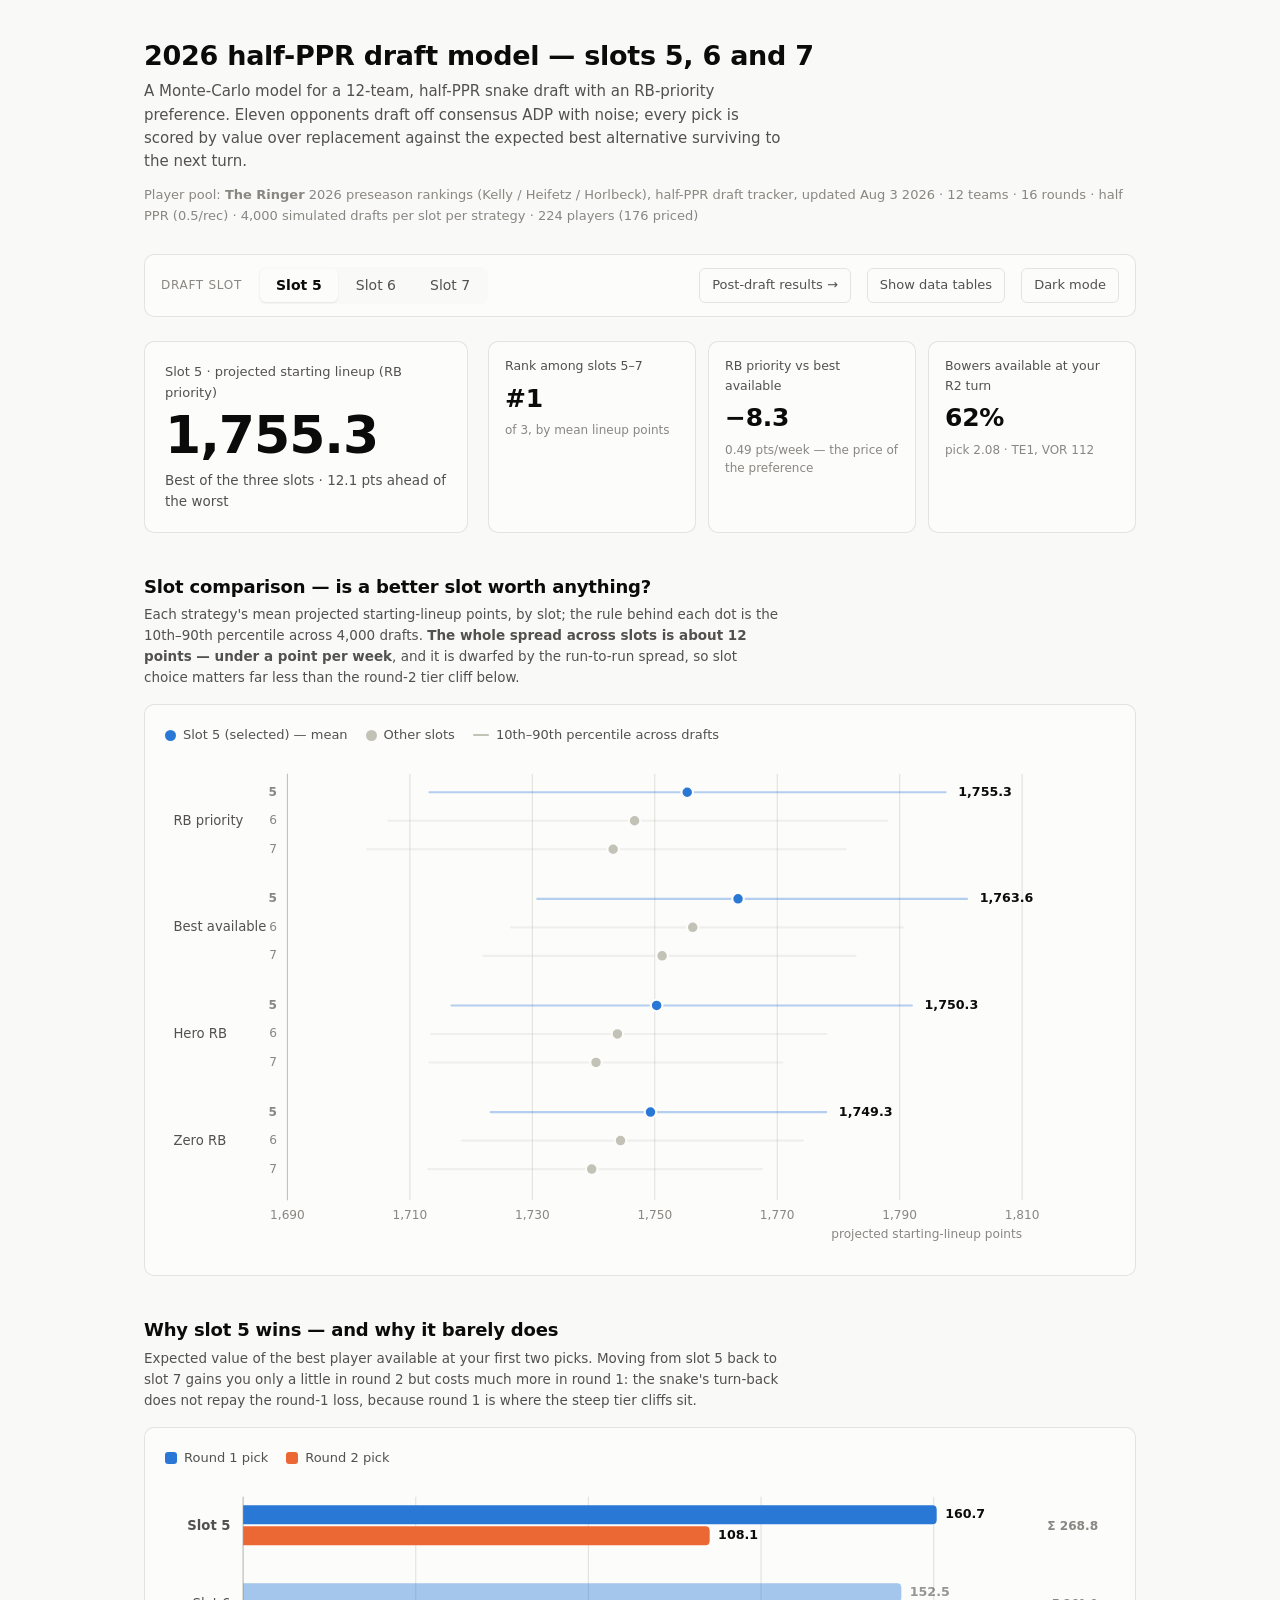
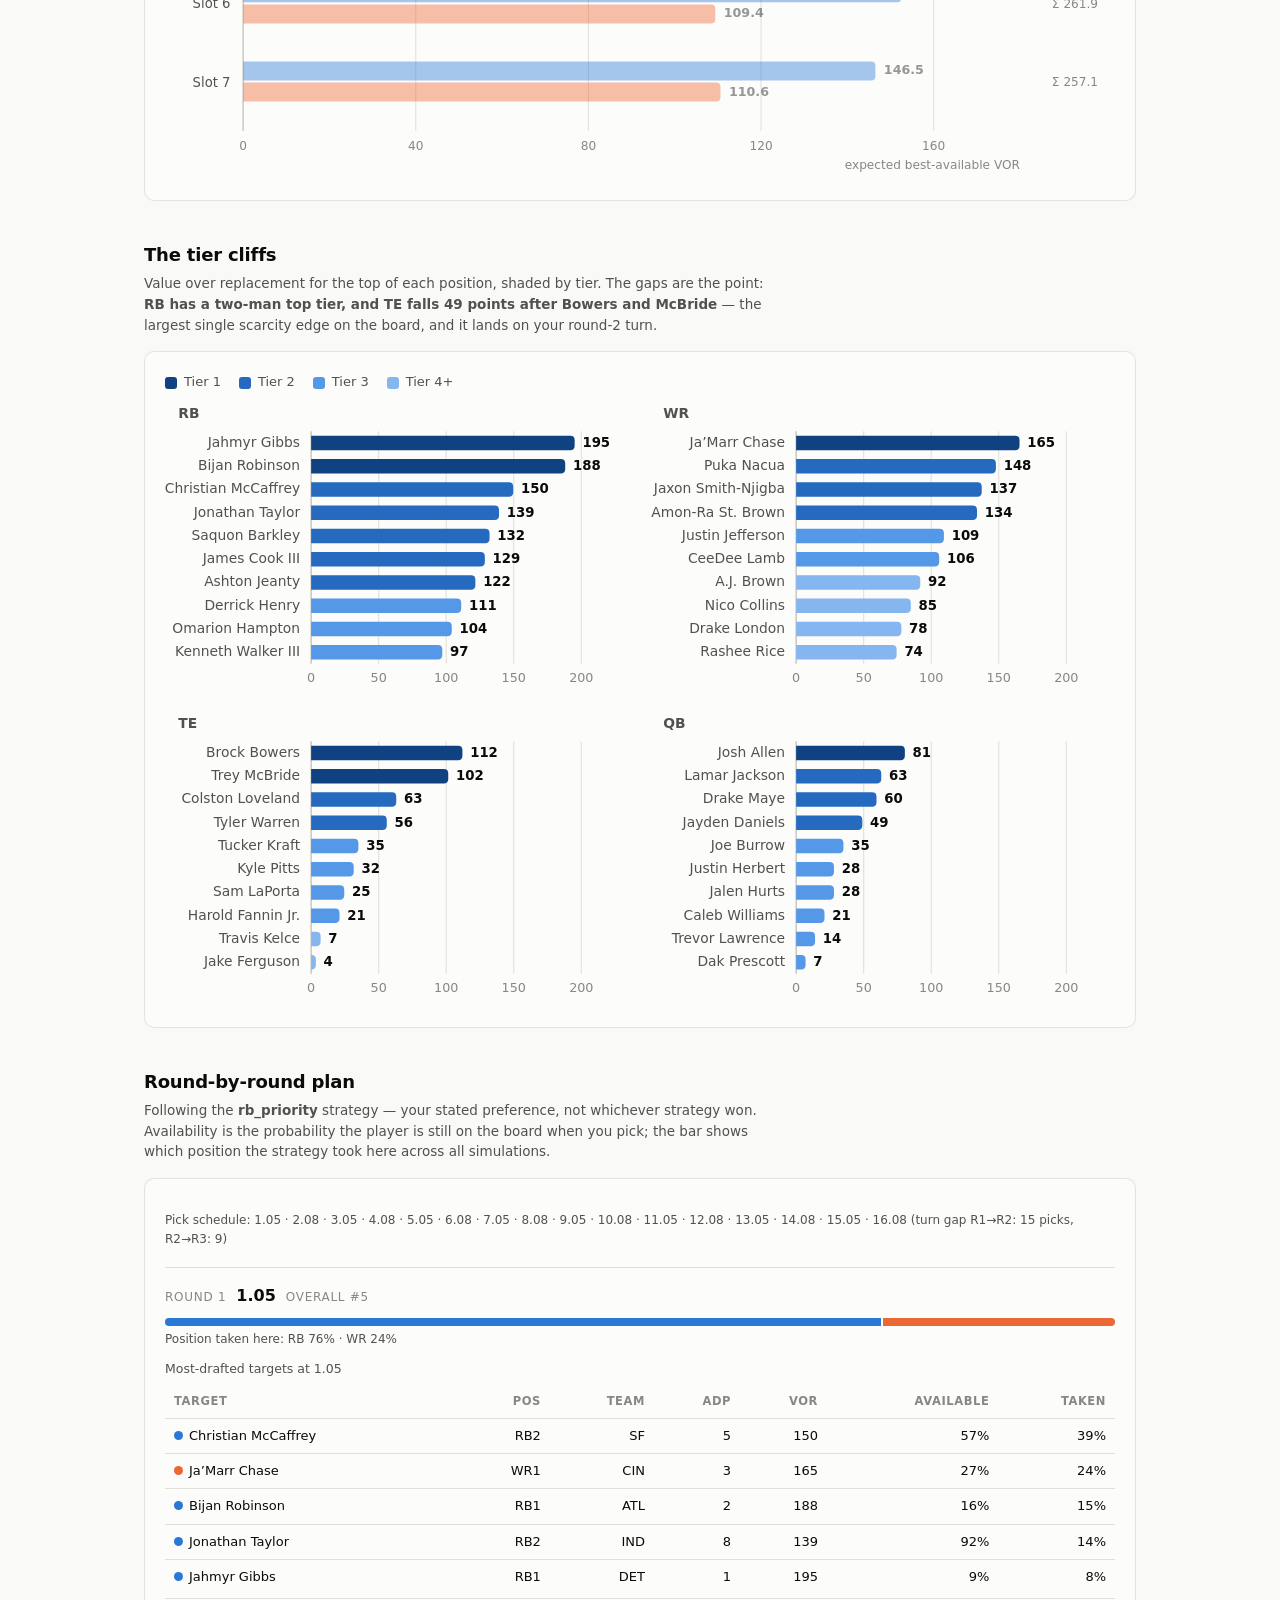
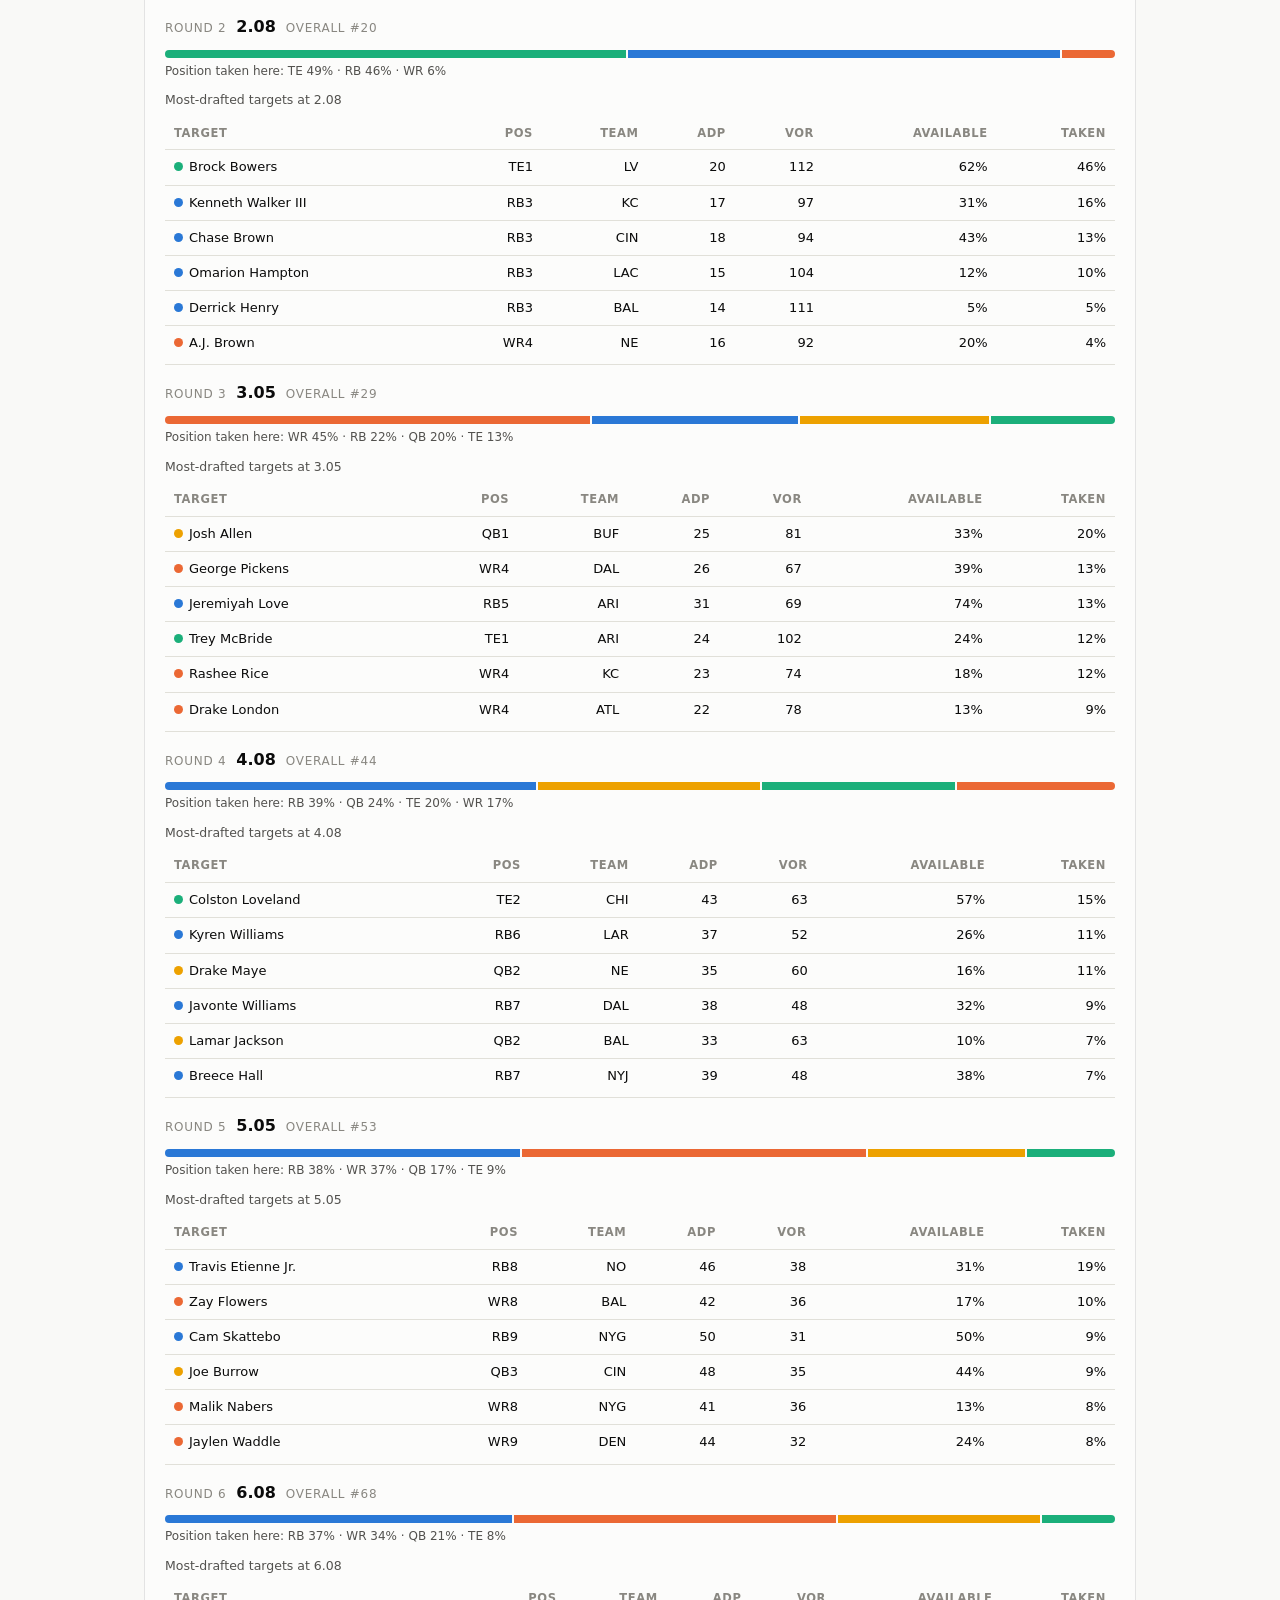
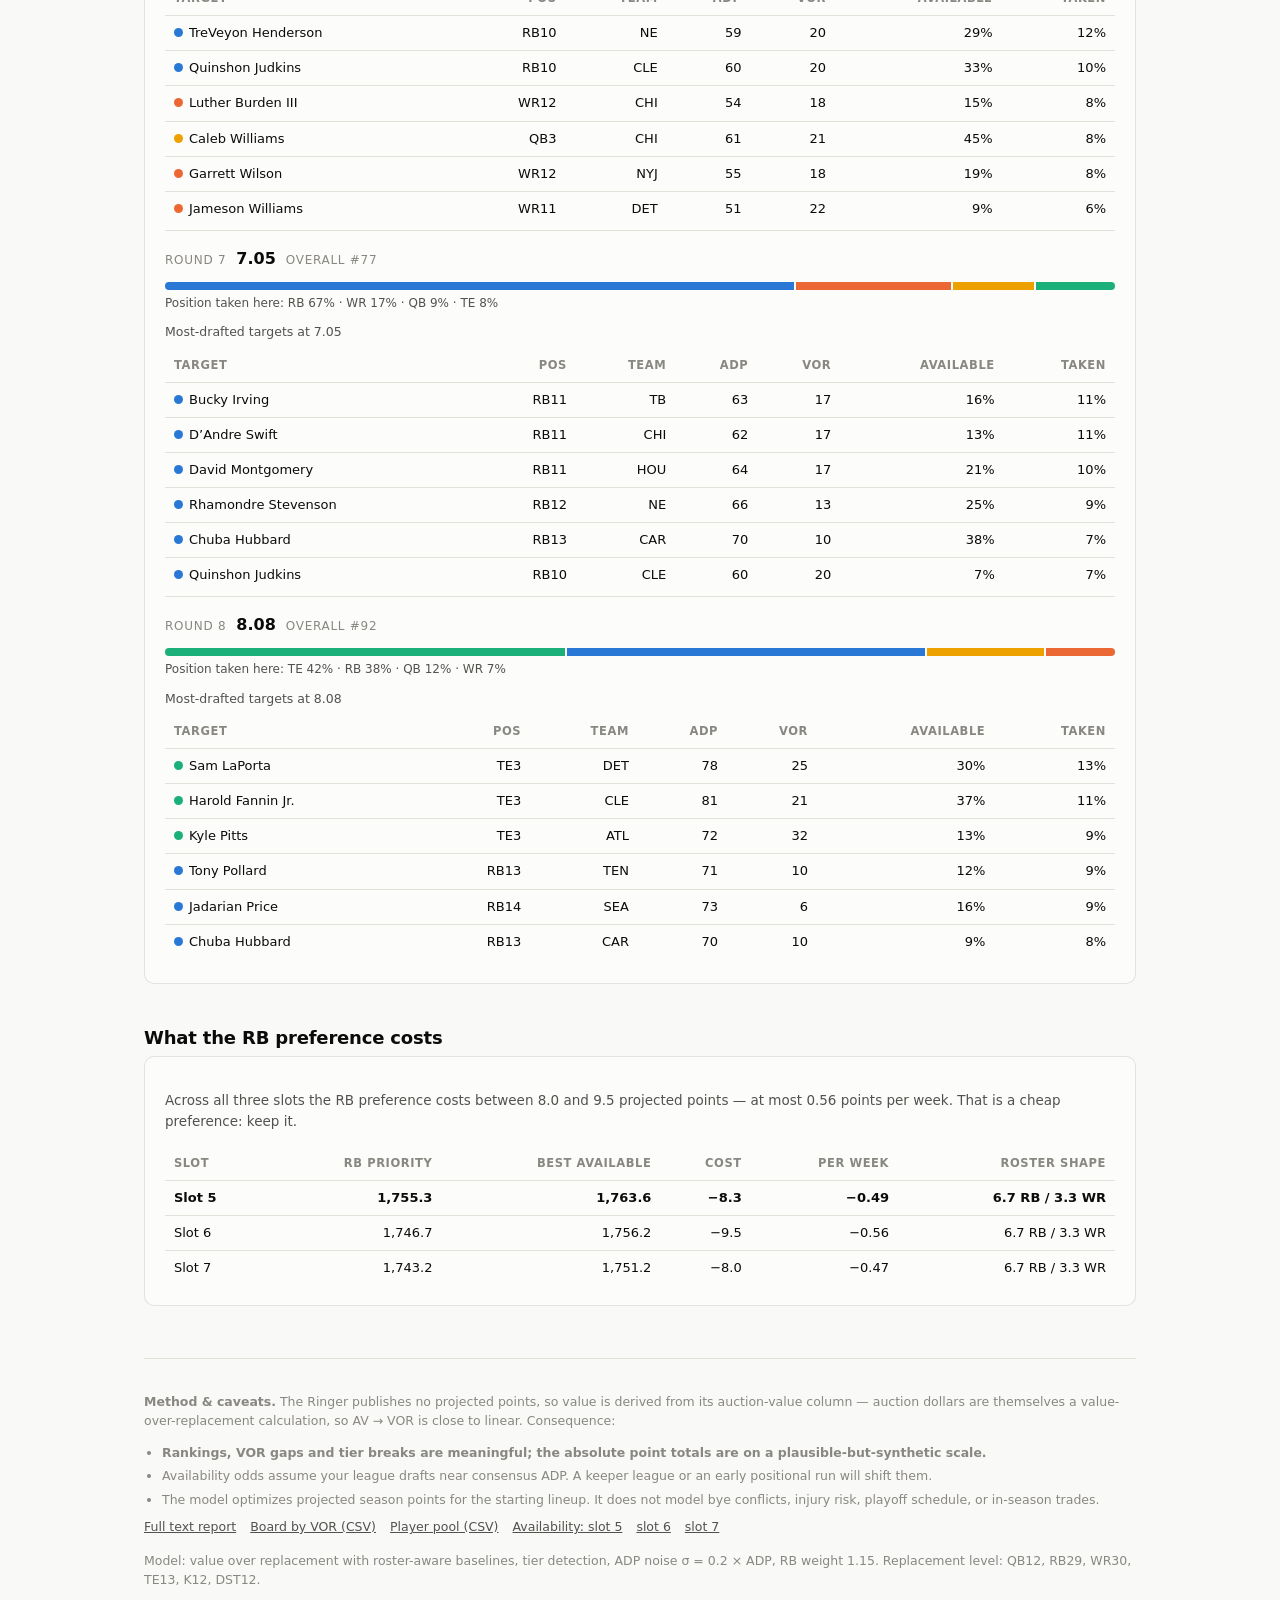
==== commit e655c691: "Add post-draft report page: grades, pick audit, trade finder postdraft.py scores every team in the c" ====
--- a/docs/index.html
+++ b/docs/index.html
@@ -5,210 +5,7 @@
 <meta name="viewport" content="width=device-width, initial-scale=1">
 <title>2026 Half-PPR Draft Model — Slots 5, 6, 7</title>
 <meta name="description" content="Monte-Carlo draft model for a 12-team half-PPR league, comparing draft slots 5, 6 and 7 with an RB-priority strategy.">
-<style>
-  :root {
-    color-scheme: light;
-    --surface-1: #fcfcfb;
-    --page: #f9f9f7;
-    --text-primary: #0b0b0b;
-    --text-secondary: #52514e;
-    --text-muted: #898781;
-    --grid: #e1e0d9;
-    --axis: #c3c2b7;
-    --border: rgba(11,11,11,0.10);
-    --series-1: #2a78d6;
-    --series-2: #eb6834;
-    --series-3: #1baf7a;
-    --series-4: #eda100;
-    --deemph: #c3c2b7;
-    --good: #006300;
-    /* ordinal tier ramp (validated light: 650/500/350/250) */
-    --tier-1: #104281;
-    --tier-2: #256abf;
-    --tier-3: #5598e7;
-    --tier-4: #86b6ef;
-  }
-  @media (prefers-color-scheme: dark) {
-    :root:where(:not([data-theme="light"])) {
-      color-scheme: dark;
-      --surface-1: #1a1a19;
-      --page: #0d0d0d;
-      --text-primary: #ffffff;
-      --text-secondary: #c3c2b7;
-      --text-muted: #898781;
-      --grid: #2c2c2a;
-      --axis: #383835;
-      --border: rgba(255,255,255,0.10);
-      --series-1: #3987e5;
-      --series-2: #d95926;
-      --series-3: #199e70;
-      --series-4: #c98500;
-      --deemph: #383835;
-      --good: #0ca30c;
-      /* ordinal tier ramp (validated dark: 150/250/400/600) */
-      --tier-1: #b7d3f6;
-      --tier-2: #86b6ef;
-      --tier-3: #3987e5;
-      --tier-4: #184f95;
-    }
-  }
-  :root[data-theme="dark"] {
-    color-scheme: dark;
-    --surface-1: #1a1a19;
-    --page: #0d0d0d;
-    --text-primary: #ffffff;
-    --text-secondary: #c3c2b7;
-    --text-muted: #898781;
-    --grid: #2c2c2a;
-    --axis: #383835;
-    --border: rgba(255,255,255,0.10);
-    --series-1: #3987e5;
-    --series-2: #d95926;
-    --series-3: #199e70;
-    --series-4: #c98500;
-    --deemph: #383835;
-    --good: #0ca30c;
-    --tier-1: #b7d3f6;
-    --tier-2: #86b6ef;
-    --tier-3: #3987e5;
-    --tier-4: #184f95;
-  }
-
-  * { box-sizing: border-box; }
-  body {
-    margin: 0;
-    background: var(--page);
-    color: var(--text-primary);
-    font: 15px/1.55 system-ui, -apple-system, "Segoe UI", sans-serif;
-    -webkit-font-smoothing: antialiased;
-  }
-  .wrap { max-width: 1040px; margin: 0 auto; padding: 40px 24px 72px; }
-
-  header.page { margin-bottom: 28px; }
-  h1 { font-size: 27px; line-height: 1.2; margin: 0 0 8px; letter-spacing: -0.01em; }
-  .sub { color: var(--text-secondary); margin: 0; max-width: 68ch; }
-  .srcline { color: var(--text-muted); font-size: 13px; margin: 12px 0 0; }
-
-  h2 { font-size: 18px; margin: 0 0 4px; letter-spacing: -0.01em; }
-  .sect { margin-top: 40px; }
-  .sect > .note { color: var(--text-secondary); font-size: 13.5px; margin: 0 0 16px; max-width: 74ch; }
-
-  .card {
-    background: var(--surface-1);
-    border: 1px solid var(--border);
-    border-radius: 10px;
-    padding: 20px;
-  }
-
-  /* ---- filter row: one row, above everything it scopes ---- */
-  .filters {
-    display: flex; align-items: center; gap: 16px; flex-wrap: wrap;
-    padding: 12px 16px; margin-bottom: 24px;
-    background: var(--surface-1);
-    border: 1px solid var(--border); border-radius: 10px;
-    position: sticky; top: 0; z-index: 20;
-  }
-  .filters .lbl { font-size: 12px; text-transform: uppercase; letter-spacing: 0.06em; color: var(--text-muted); }
-  .segmented { display: flex; gap: 2px; background: var(--page); border-radius: 8px; padding: 2px; }
-  .segmented button {
-    font: inherit; font-size: 14px; color: var(--text-secondary);
-    background: none; border: 0; border-radius: 6px;
-    padding: 6px 16px; cursor: pointer; min-height: 32px;
-  }
-  .segmented button:hover { background: color-mix(in srgb, var(--text-primary) 6%, transparent); }
-  .segmented button[aria-pressed="true"] {
-    background: var(--surface-1); color: var(--text-primary);
-    font-weight: 600; box-shadow: 0 1px 2px rgba(0,0,0,0.08);
-  }
-  .spacer { flex: 1 1 auto; }
-  .ghost {
-    font: inherit; font-size: 13px; color: var(--text-secondary);
-    background: none; border: 1px solid var(--border);
-    border-radius: 6px; padding: 6px 12px; cursor: pointer; min-height: 32px;
-  }
-  .ghost:hover { background: color-mix(in srgb, var(--text-primary) 6%, transparent); }
-
-  /* ---- hero + stat tiles ---- */
-  .hero-row {
-    display: grid; grid-template-columns: minmax(210px, 1fr) 2fr;
-    gap: 20px; align-items: stretch;
-  }
-  @media (max-width: 720px) { .hero-row { grid-template-columns: 1fr; } }
-  .hero .label { font-size: 13px; color: var(--text-secondary); margin-bottom: 6px; }
-  .hero .value { font-size: 52px; line-height: 1.02; font-weight: 600; letter-spacing: -0.02em; }
-  .hero .delta { font-size: 13.5px; color: var(--text-secondary); margin-top: 8px; }
-  .kpis { display: grid; grid-template-columns: repeat(3, 1fr); gap: 12px; }
-  @media (max-width: 560px) { .kpis { grid-template-columns: 1fr; } }
-  .tile { background: var(--surface-1); border: 1px solid var(--border); border-radius: 10px; padding: 14px 16px; }
-  .tile .label { font-size: 12.5px; color: var(--text-secondary); margin-bottom: 4px; }
-  .tile .value { font-size: 25px; font-weight: 600; letter-spacing: -0.01em; }
-  .tile .foot { font-size: 12px; color: var(--text-muted); margin-top: 3px; }
-
-  /* ---- legend ---- */
-  .legend { display: flex; gap: 18px; flex-wrap: wrap; margin: 0 0 14px; padding: 0; list-style: none; }
-  .legend li { display: flex; align-items: center; gap: 7px; font-size: 13px; color: var(--text-secondary); }
-  .legend .key-rect { width: 12px; height: 12px; border-radius: 3px; flex: none; }
-  .legend .key-line { width: 16px; height: 2px; border-radius: 1px; flex: none; }
-  .legend .key-dot { width: 11px; height: 11px; border-radius: 50%; flex: none; }
-
-  svg { display: block; max-width: 100%; overflow: visible; }
-  svg text { font-family: system-ui, -apple-system, "Segoe UI", sans-serif; }
-  .tick { fill: var(--text-muted); font-size: 11.5px; font-variant-numeric: tabular-nums; }
-  .cat { fill: var(--text-secondary); font-size: 12.5px; }
-  .vlabel { fill: var(--text-primary); font-size: 12px; font-weight: 600; font-variant-numeric: tabular-nums; }
-  .gridline { stroke: var(--grid); stroke-width: 1; }
-  .baseline { stroke: var(--axis); stroke-width: 1; }
-  .hit { fill: transparent; cursor: default; }
-  .mark { transition: opacity 120ms ease; }
-  .lifted { opacity: 0.82; }
-
-  /* ---- tooltip ---- */
-  .tip {
-    position: fixed; z-index: 60; pointer-events: none; opacity: 0;
-    transition: opacity 90ms ease;
-    background: var(--surface-1); color: var(--text-primary);
-    border: 1px solid var(--border); border-radius: 8px;
-    padding: 9px 11px; font-size: 12.5px; min-width: 148px;
-    box-shadow: 0 6px 20px rgba(0,0,0,0.14);
-  }
-  .tip .t-head { color: var(--text-secondary); font-size: 11.5px; margin-bottom: 6px; }
-  .tip .t-row { display: flex; align-items: baseline; gap: 8px; margin-top: 3px; }
-  .tip .t-key { width: 14px; height: 2px; border-radius: 1px; flex: none; position: relative; top: -3px; }
-  .tip .t-val { font-weight: 600; font-variant-numeric: tabular-nums; }
-  .tip .t-name { color: var(--text-secondary); }
-
-  /* ---- tables (the table-view twin) ---- */
-  table { border-collapse: collapse; width: 100%; font-size: 13px; }
-  caption { text-align: left; color: var(--text-secondary); font-size: 12.5px; padding-bottom: 8px; }
-  th, td { text-align: right; padding: 7px 9px; border-bottom: 1px solid var(--grid); font-variant-numeric: tabular-nums; }
-  th:first-child, td:first-child { text-align: left; font-variant-numeric: normal; }
-  thead th { color: var(--text-muted); font-weight: 600; font-size: 11.5px; text-transform: uppercase; letter-spacing: 0.05em; }
-  tbody tr:last-child td { border-bottom: 0; }
-  .tv[hidden] { display: none; }
-  .pos-dot { display: inline-block; width: 9px; height: 9px; border-radius: 50%; margin-right: 6px; vertical-align: baseline; }
-
-  /* ---- plan ---- */
-  .plan-pick { border-top: 1px solid var(--grid); padding: 16px 0 4px; }
-  .plan-pick:first-child { border-top: 0; padding-top: 0; }
-  .plan-head { display: flex; align-items: baseline; gap: 10px; flex-wrap: wrap; margin-bottom: 10px; }
-  .plan-head .rd { font-size: 12px; color: var(--text-muted); text-transform: uppercase; letter-spacing: 0.06em; }
-  .plan-head .pk { font-size: 16px; font-weight: 600; font-variant-numeric: tabular-nums; }
-  .mixbar { display: flex; gap: 2px; height: 8px; border-radius: 4px; overflow: hidden; margin-bottom: 4px; }
-  .mixbar span { display: block; }
-  .mixnote { font-size: 12px; color: var(--text-secondary); margin-bottom: 10px; }
-
-  footer.page { margin-top: 52px; padding-top: 20px; border-top: 1px solid var(--grid); color: var(--text-muted); font-size: 12.5px; }
-  footer.page a, .srcline a { color: var(--text-secondary); }
-  a { color: var(--series-1); }
-  .files { display: flex; gap: 14px; flex-wrap: wrap; margin-top: 8px; }
-  .caveat { margin: 6px 0 0; padding-left: 18px; }
-  .caveat li { margin: 4px 0; }
-  .sr {
-    position: absolute; width: 1px; height: 1px; padding: 0; margin: -1px;
-    overflow: hidden; clip: rect(0 0 0 0); white-space: nowrap; border: 0;
-  }
-  @media print { .filters { position: static; } .ghost { display: none; } }
-</style>
+<link rel="stylesheet" href="site.css">
 </head>
 <body>
 <div class="wrap">
@@ -229,6 +26,7 @@
   <span class="lbl" id="slot-lbl">Draft slot</span>
   <div class="segmented" id="slot-seg" role="group" aria-labelledby="slot-lbl"></div>
   <span class="spacer"></span>
+  <a class="ghost" href="results.html" style="text-decoration:none">Post-draft results &rarr;</a>
   <button class="ghost" id="tv-toggle" aria-pressed="false">Show data tables</button>
   <button class="ghost" id="theme-toggle">Dark mode</button>
 </div>
--- a/docs/site.css
+++ b/docs/site.css
@@ -0,0 +1,203 @@
+/* Shared chart + page styles for the draft-model and post-draft pages. */
+  :root {
+    color-scheme: light;
+    --surface-1: #fcfcfb;
+    --page: #f9f9f7;
+    --text-primary: #0b0b0b;
+    --text-secondary: #52514e;
+    --text-muted: #898781;
+    --grid: #e1e0d9;
+    --axis: #c3c2b7;
+    --border: rgba(11,11,11,0.10);
+    --series-1: #2a78d6;
+    --series-2: #eb6834;
+    --series-3: #1baf7a;
+    --series-4: #eda100;
+    --deemph: #c3c2b7;
+    --good: #006300;
+    /* ordinal tier ramp (validated light: 650/500/350/250) */
+    --tier-1: #104281;
+    --tier-2: #256abf;
+    --tier-3: #5598e7;
+    --tier-4: #86b6ef;
+  }
+  @media (prefers-color-scheme: dark) {
+    :root:where(:not([data-theme="light"])) {
+      color-scheme: dark;
+      --surface-1: #1a1a19;
+      --page: #0d0d0d;
+      --text-primary: #ffffff;
+      --text-secondary: #c3c2b7;
+      --text-muted: #898781;
+      --grid: #2c2c2a;
+      --axis: #383835;
+      --border: rgba(255,255,255,0.10);
+      --series-1: #3987e5;
+      --series-2: #d95926;
+      --series-3: #199e70;
+      --series-4: #c98500;
+      --deemph: #383835;
+      --good: #0ca30c;
+      /* ordinal tier ramp (validated dark: 150/250/400/600) */
+      --tier-1: #b7d3f6;
+      --tier-2: #86b6ef;
+      --tier-3: #3987e5;
+      --tier-4: #184f95;
+    }
+  }
+  :root[data-theme="dark"] {
+    color-scheme: dark;
+    --surface-1: #1a1a19;
+    --page: #0d0d0d;
+    --text-primary: #ffffff;
+    --text-secondary: #c3c2b7;
+    --text-muted: #898781;
+    --grid: #2c2c2a;
+    --axis: #383835;
+    --border: rgba(255,255,255,0.10);
+    --series-1: #3987e5;
+    --series-2: #d95926;
+    --series-3: #199e70;
+    --series-4: #c98500;
+    --deemph: #383835;
+    --good: #0ca30c;
+    --tier-1: #b7d3f6;
+    --tier-2: #86b6ef;
+    --tier-3: #3987e5;
+    --tier-4: #184f95;
+  }
+
+  * { box-sizing: border-box; }
+  body {
+    margin: 0;
+    background: var(--page);
+    color: var(--text-primary);
+    font: 15px/1.55 system-ui, -apple-system, "Segoe UI", sans-serif;
+    -webkit-font-smoothing: antialiased;
+  }
+  .wrap { max-width: 1040px; margin: 0 auto; padding: 40px 24px 72px; }
+
+  header.page { margin-bottom: 28px; }
+  h1 { font-size: 27px; line-height: 1.2; margin: 0 0 8px; letter-spacing: -0.01em; }
+  .sub { color: var(--text-secondary); margin: 0; max-width: 68ch; }
+  .srcline { color: var(--text-muted); font-size: 13px; margin: 12px 0 0; }
+
+  h2 { font-size: 18px; margin: 0 0 4px; letter-spacing: -0.01em; }
+  .sect { margin-top: 40px; }
+  .sect > .note { color: var(--text-secondary); font-size: 13.5px; margin: 0 0 16px; max-width: 74ch; }
+
+  .card {
+    background: var(--surface-1);
+    border: 1px solid var(--border);
+    border-radius: 10px;
+    padding: 20px;
+  }
+
+  /* ---- filter row: one row, above everything it scopes ---- */
+  .filters {
+    display: flex; align-items: center; gap: 16px; flex-wrap: wrap;
+    padding: 12px 16px; margin-bottom: 24px;
+    background: var(--surface-1);
+    border: 1px solid var(--border); border-radius: 10px;
+    position: sticky; top: 0; z-index: 20;
+  }
+  .filters .lbl { font-size: 12px; text-transform: uppercase; letter-spacing: 0.06em; color: var(--text-muted); }
+  .segmented { display: flex; gap: 2px; background: var(--page); border-radius: 8px; padding: 2px; }
+  .segmented button {
+    font: inherit; font-size: 14px; color: var(--text-secondary);
+    background: none; border: 0; border-radius: 6px;
+    padding: 6px 16px; cursor: pointer; min-height: 32px;
+  }
+  .segmented button:hover { background: color-mix(in srgb, var(--text-primary) 6%, transparent); }
+  .segmented button[aria-pressed="true"] {
+    background: var(--surface-1); color: var(--text-primary);
+    font-weight: 600; box-shadow: 0 1px 2px rgba(0,0,0,0.08);
+  }
+  .spacer { flex: 1 1 auto; }
+  .ghost {
+    font: inherit; font-size: 13px; color: var(--text-secondary);
+    background: none; border: 1px solid var(--border);
+    border-radius: 6px; padding: 6px 12px; cursor: pointer; min-height: 32px;
+  }
+  .ghost:hover { background: color-mix(in srgb, var(--text-primary) 6%, transparent); }
+
+  /* ---- hero + stat tiles ---- */
+  .hero-row {
+    display: grid; grid-template-columns: minmax(210px, 1fr) 2fr;
+    gap: 20px; align-items: stretch;
+  }
+  @media (max-width: 720px) { .hero-row { grid-template-columns: 1fr; } }
+  .hero .label { font-size: 13px; color: var(--text-secondary); margin-bottom: 6px; }
+  .hero .value { font-size: 52px; line-height: 1.02; font-weight: 600; letter-spacing: -0.02em; }
+  .hero .delta { font-size: 13.5px; color: var(--text-secondary); margin-top: 8px; }
+  .kpis { display: grid; grid-template-columns: repeat(3, 1fr); gap: 12px; }
+  @media (max-width: 560px) { .kpis { grid-template-columns: 1fr; } }
+  .tile { background: var(--surface-1); border: 1px solid var(--border); border-radius: 10px; padding: 14px 16px; }
+  .tile .label { font-size: 12.5px; color: var(--text-secondary); margin-bottom: 4px; }
+  .tile .value { font-size: 25px; font-weight: 600; letter-spacing: -0.01em; }
+  .tile .foot { font-size: 12px; color: var(--text-muted); margin-top: 3px; }
+
+  /* ---- legend ---- */
+  .legend { display: flex; gap: 18px; flex-wrap: wrap; margin: 0 0 14px; padding: 0; list-style: none; }
+  .legend li { display: flex; align-items: center; gap: 7px; font-size: 13px; color: var(--text-secondary); }
+  .legend .key-rect { width: 12px; height: 12px; border-radius: 3px; flex: none; }
+  .legend .key-line { width: 16px; height: 2px; border-radius: 1px; flex: none; }
+  .legend .key-dot { width: 11px; height: 11px; border-radius: 50%; flex: none; }
+
+  svg { display: block; max-width: 100%; overflow: visible; }
+  svg text { font-family: system-ui, -apple-system, "Segoe UI", sans-serif; }
+  .tick { fill: var(--text-muted); font-size: 11.5px; font-variant-numeric: tabular-nums; }
+  .cat { fill: var(--text-secondary); font-size: 12.5px; }
+  .vlabel { fill: var(--text-primary); font-size: 12px; font-weight: 600; font-variant-numeric: tabular-nums; }
+  .gridline { stroke: var(--grid); stroke-width: 1; }
+  .baseline { stroke: var(--axis); stroke-width: 1; }
+  .hit { fill: transparent; cursor: default; }
+  .mark { transition: opacity 120ms ease; }
+  .lifted { opacity: 0.82; }
+
+  /* ---- tooltip ---- */
+  .tip {
+    position: fixed; z-index: 60; pointer-events: none; opacity: 0;
+    transition: opacity 90ms ease;
+    background: var(--surface-1); color: var(--text-primary);
+    border: 1px solid var(--border); border-radius: 8px;
+    padding: 9px 11px; font-size: 12.5px; min-width: 148px;
+    box-shadow: 0 6px 20px rgba(0,0,0,0.14);
+  }
+  .tip .t-head { color: var(--text-secondary); font-size: 11.5px; margin-bottom: 6px; }
+  .tip .t-row { display: flex; align-items: baseline; gap: 8px; margin-top: 3px; }
+  .tip .t-key { width: 14px; height: 2px; border-radius: 1px; flex: none; position: relative; top: -3px; }
+  .tip .t-val { font-weight: 600; font-variant-numeric: tabular-nums; }
+  .tip .t-name { color: var(--text-secondary); }
+
+  /* ---- tables (the table-view twin) ---- */
+  table { border-collapse: collapse; width: 100%; font-size: 13px; }
+  caption { text-align: left; color: var(--text-secondary); font-size: 12.5px; padding-bottom: 8px; }
+  th, td { text-align: right; padding: 7px 9px; border-bottom: 1px solid var(--grid); font-variant-numeric: tabular-nums; }
+  th:first-child, td:first-child { text-align: left; font-variant-numeric: normal; }
+  thead th { color: var(--text-muted); font-weight: 600; font-size: 11.5px; text-transform: uppercase; letter-spacing: 0.05em; }
+  tbody tr:last-child td { border-bottom: 0; }
+  .tv[hidden] { display: none; }
+  .pos-dot { display: inline-block; width: 9px; height: 9px; border-radius: 50%; margin-right: 6px; vertical-align: baseline; }
+
+  /* ---- plan ---- */
+  .plan-pick { border-top: 1px solid var(--grid); padding: 16px 0 4px; }
+  .plan-pick:first-child { border-top: 0; padding-top: 0; }
+  .plan-head { display: flex; align-items: baseline; gap: 10px; flex-wrap: wrap; margin-bottom: 10px; }
+  .plan-head .rd { font-size: 12px; color: var(--text-muted); text-transform: uppercase; letter-spacing: 0.06em; }
+  .plan-head .pk { font-size: 16px; font-weight: 600; font-variant-numeric: tabular-nums; }
+  .mixbar { display: flex; gap: 2px; height: 8px; border-radius: 4px; overflow: hidden; margin-bottom: 4px; }
+  .mixbar span { display: block; }
+  .mixnote { font-size: 12px; color: var(--text-secondary); margin-bottom: 10px; }
+
+  footer.page { margin-top: 52px; padding-top: 20px; border-top: 1px solid var(--grid); color: var(--text-muted); font-size: 12.5px; }
+  footer.page a, .srcline a { color: var(--text-secondary); }
+  a { color: var(--series-1); }
+  .files { display: flex; gap: 14px; flex-wrap: wrap; margin-top: 8px; }
+  .caveat { margin: 6px 0 0; padding-left: 18px; }
+  .caveat li { margin: 4px 0; }
+  .sr {
+    position: absolute; width: 1px; height: 1px; padding: 0; margin: -1px;
+    overflow: hidden; clip: rect(0 0 0 0); white-space: nowrap; border: 0;
+  }
+  @media print { .filters { position: static; } .ghost { display: none; } }
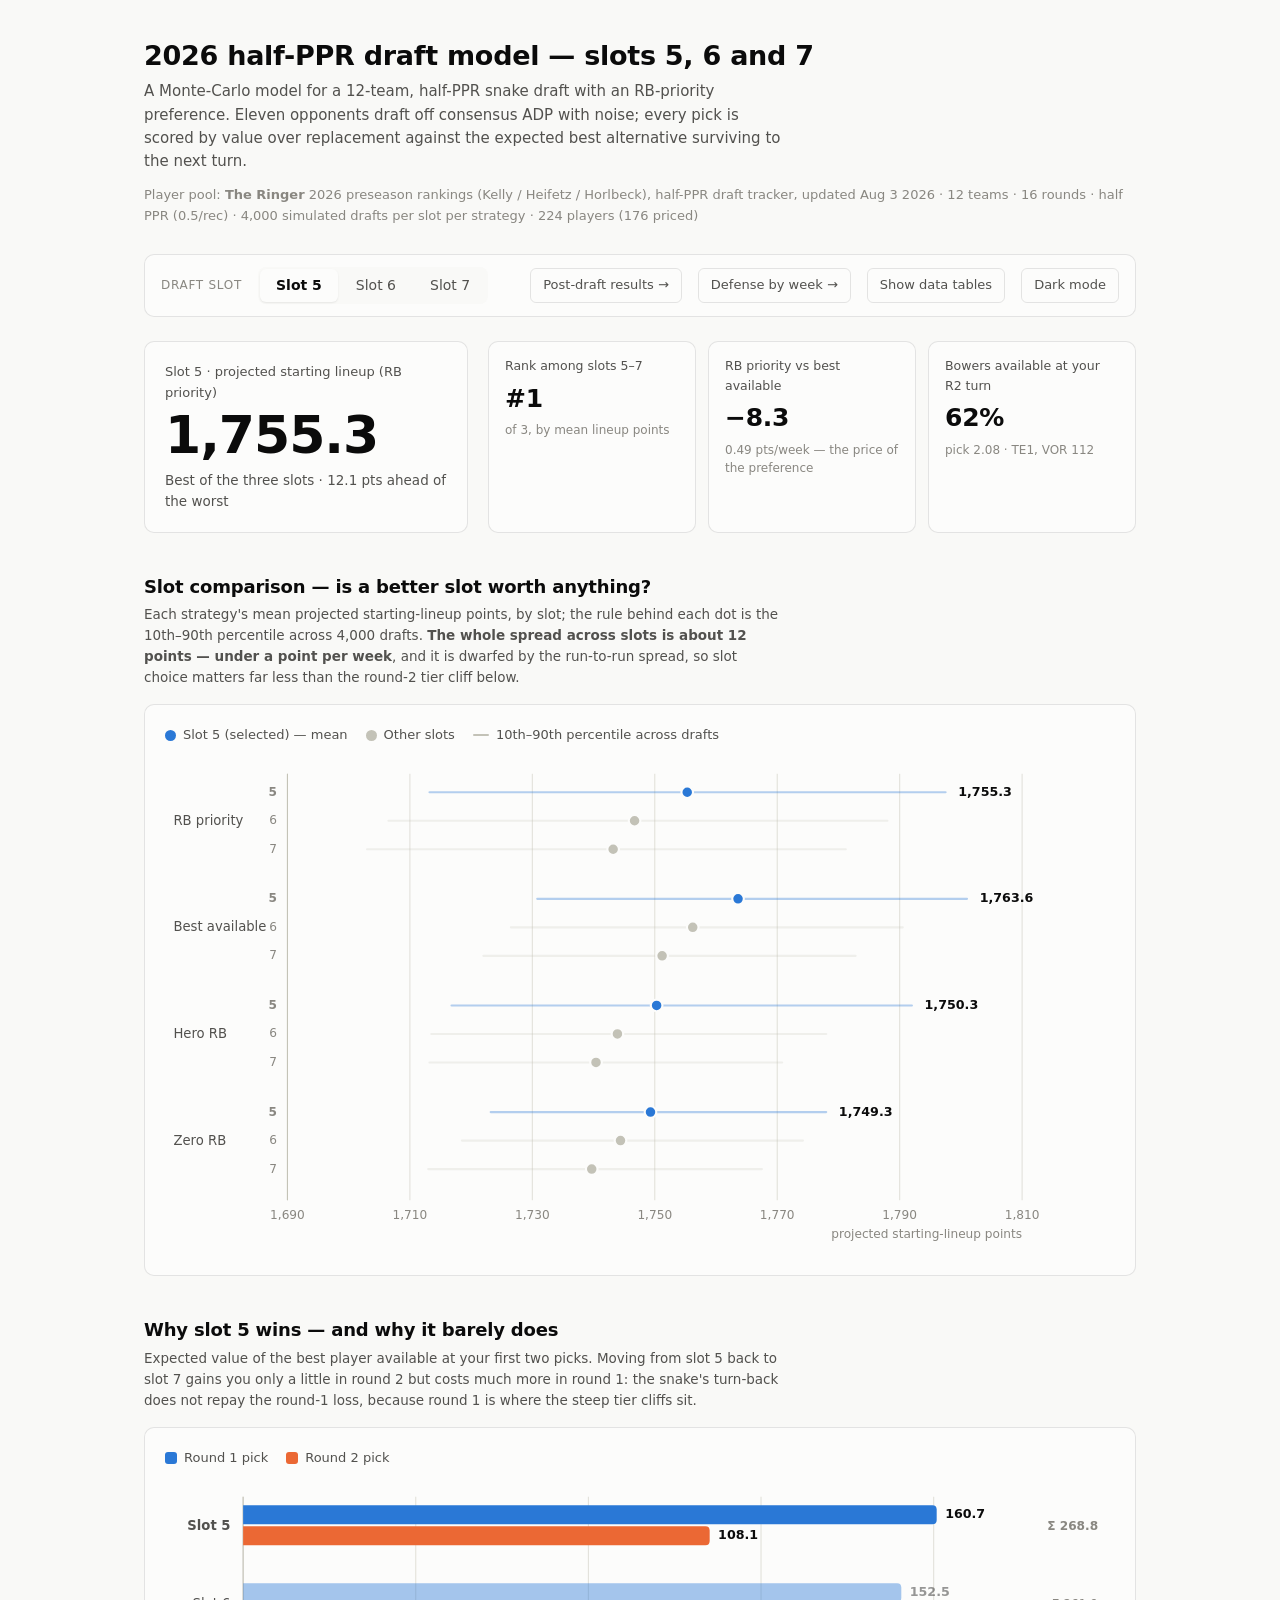
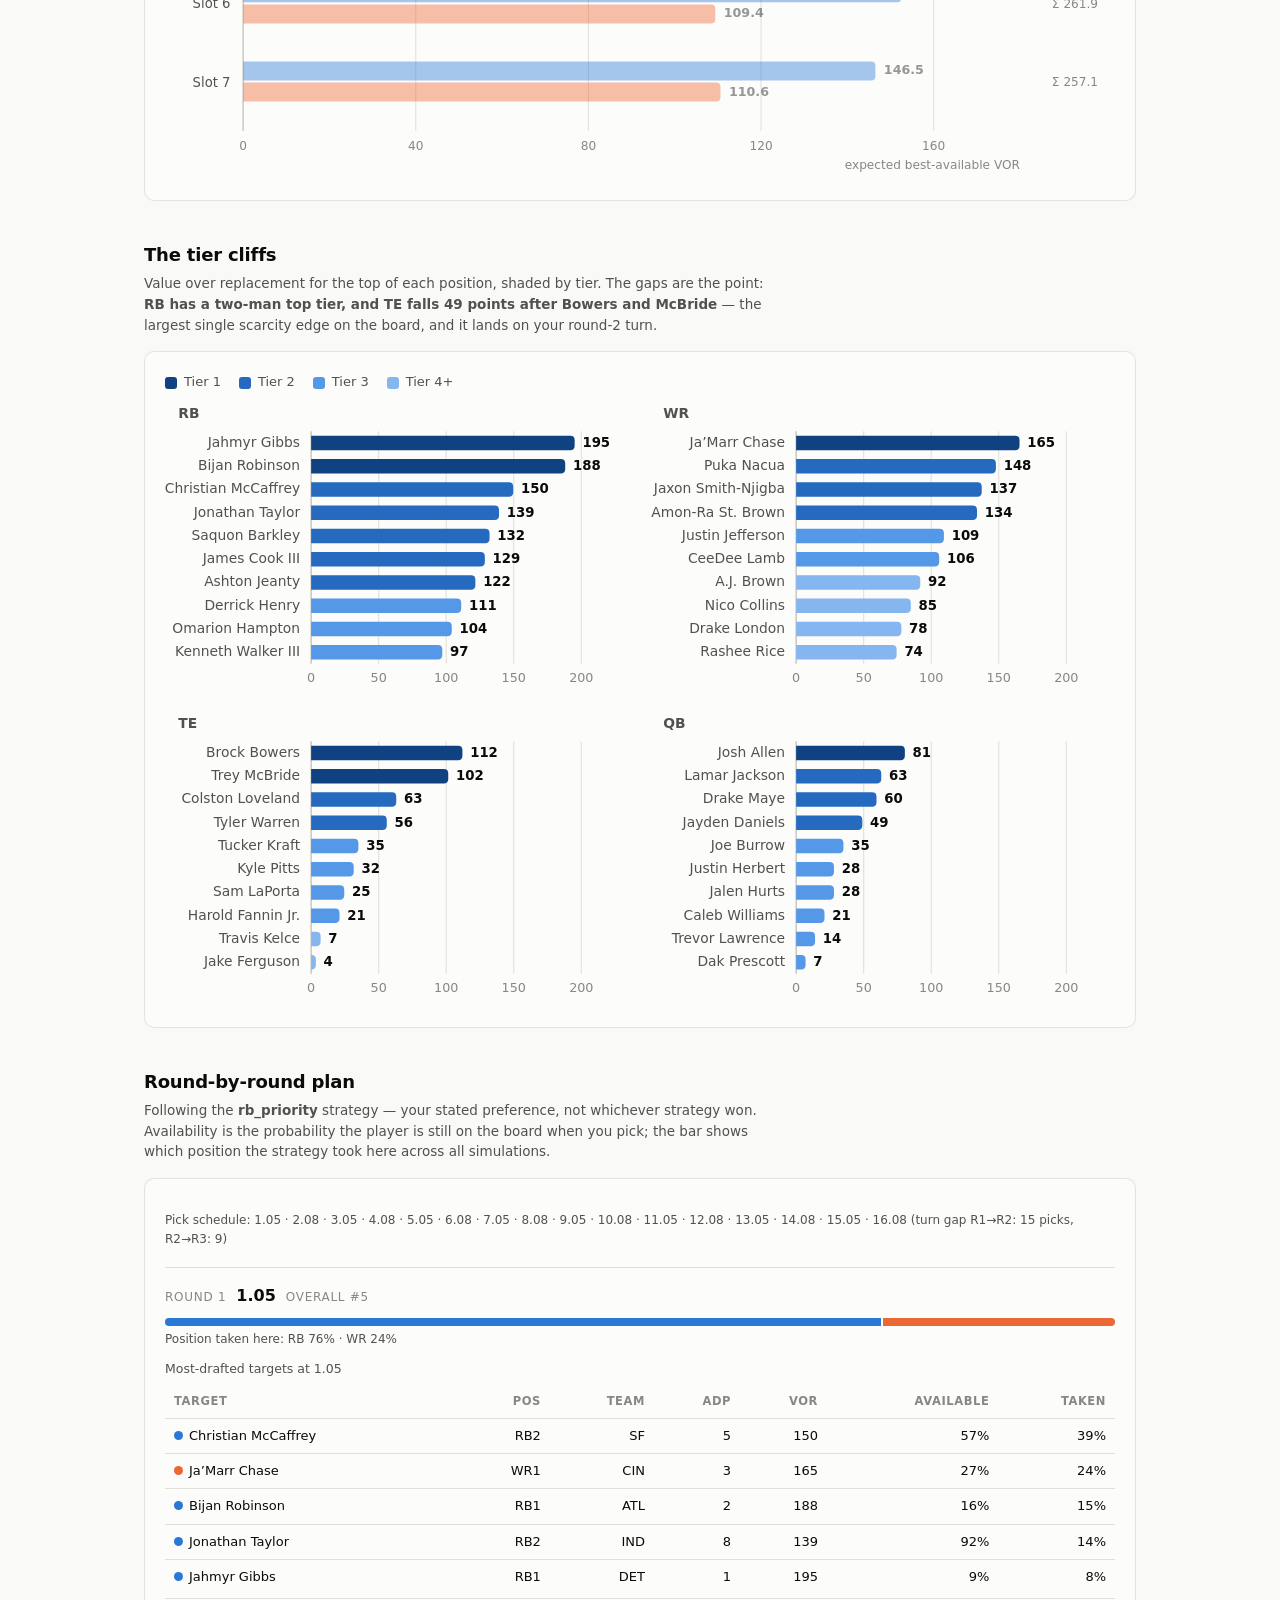
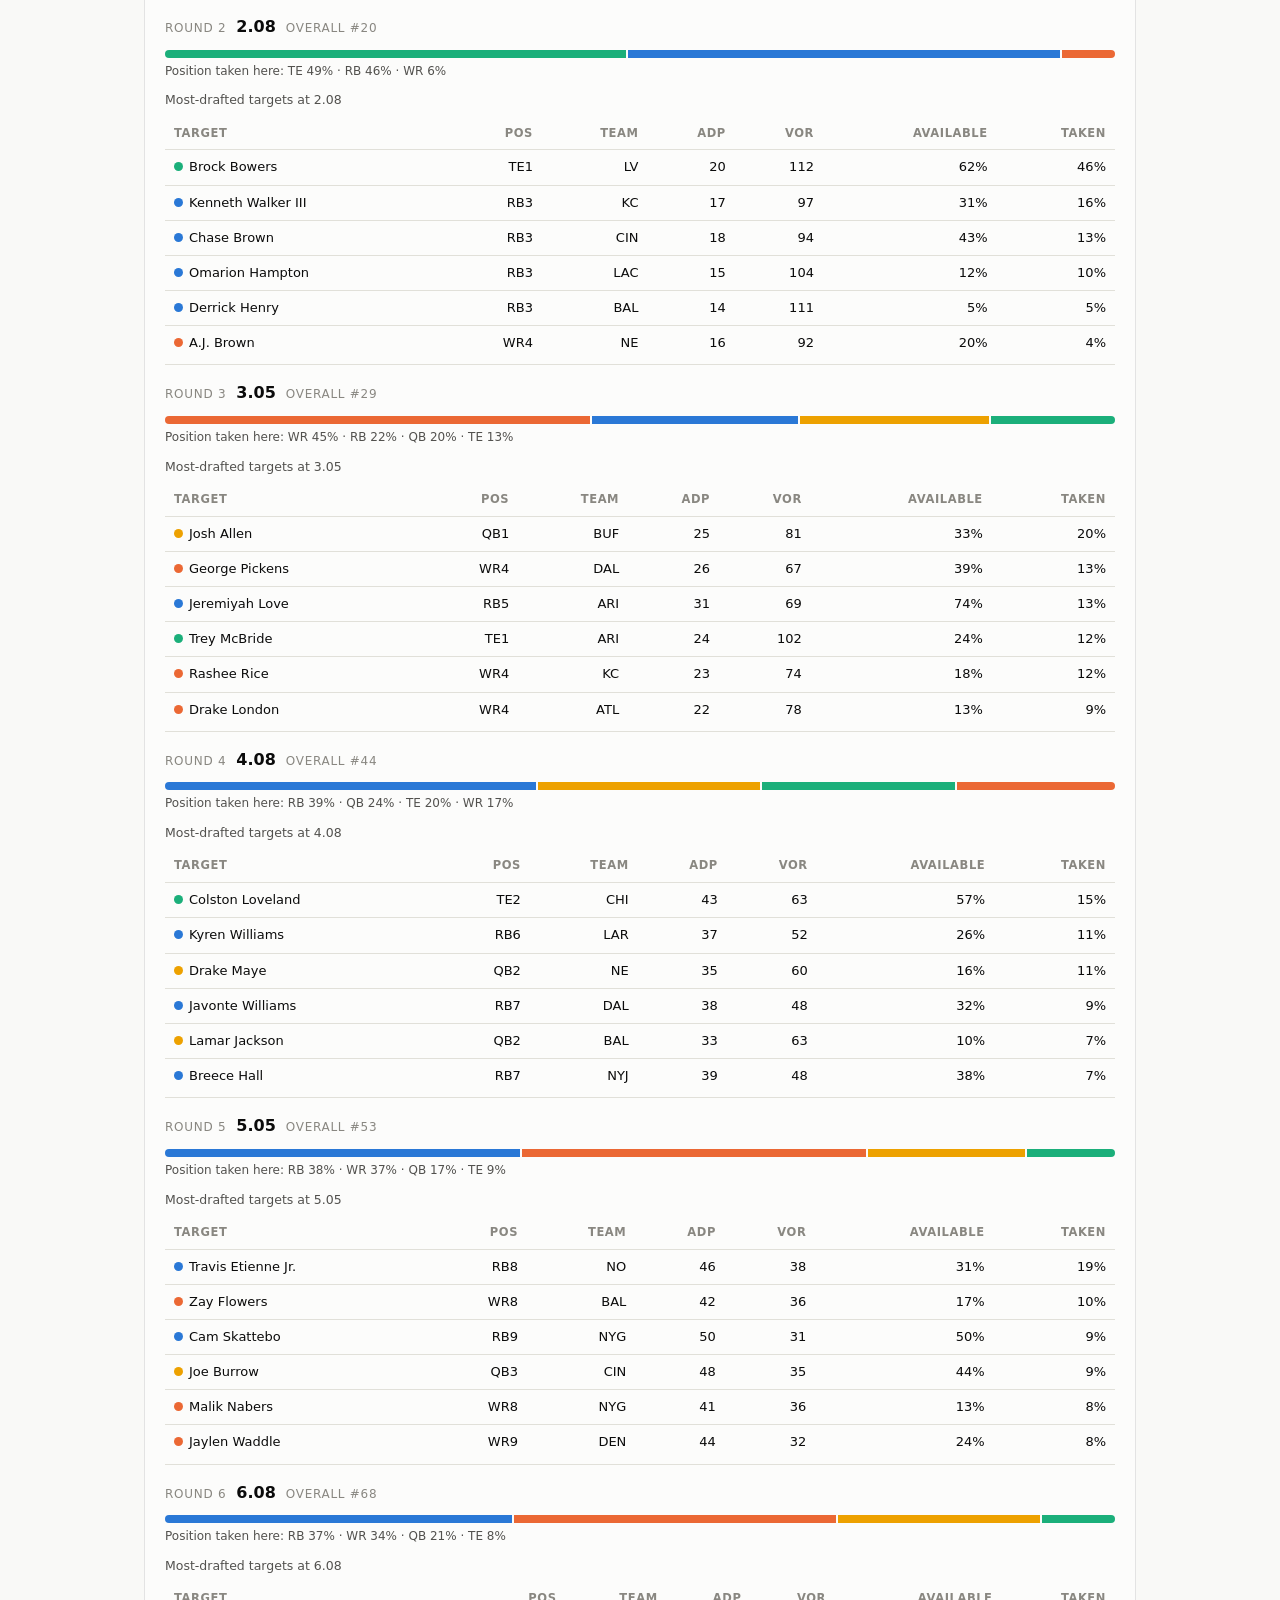
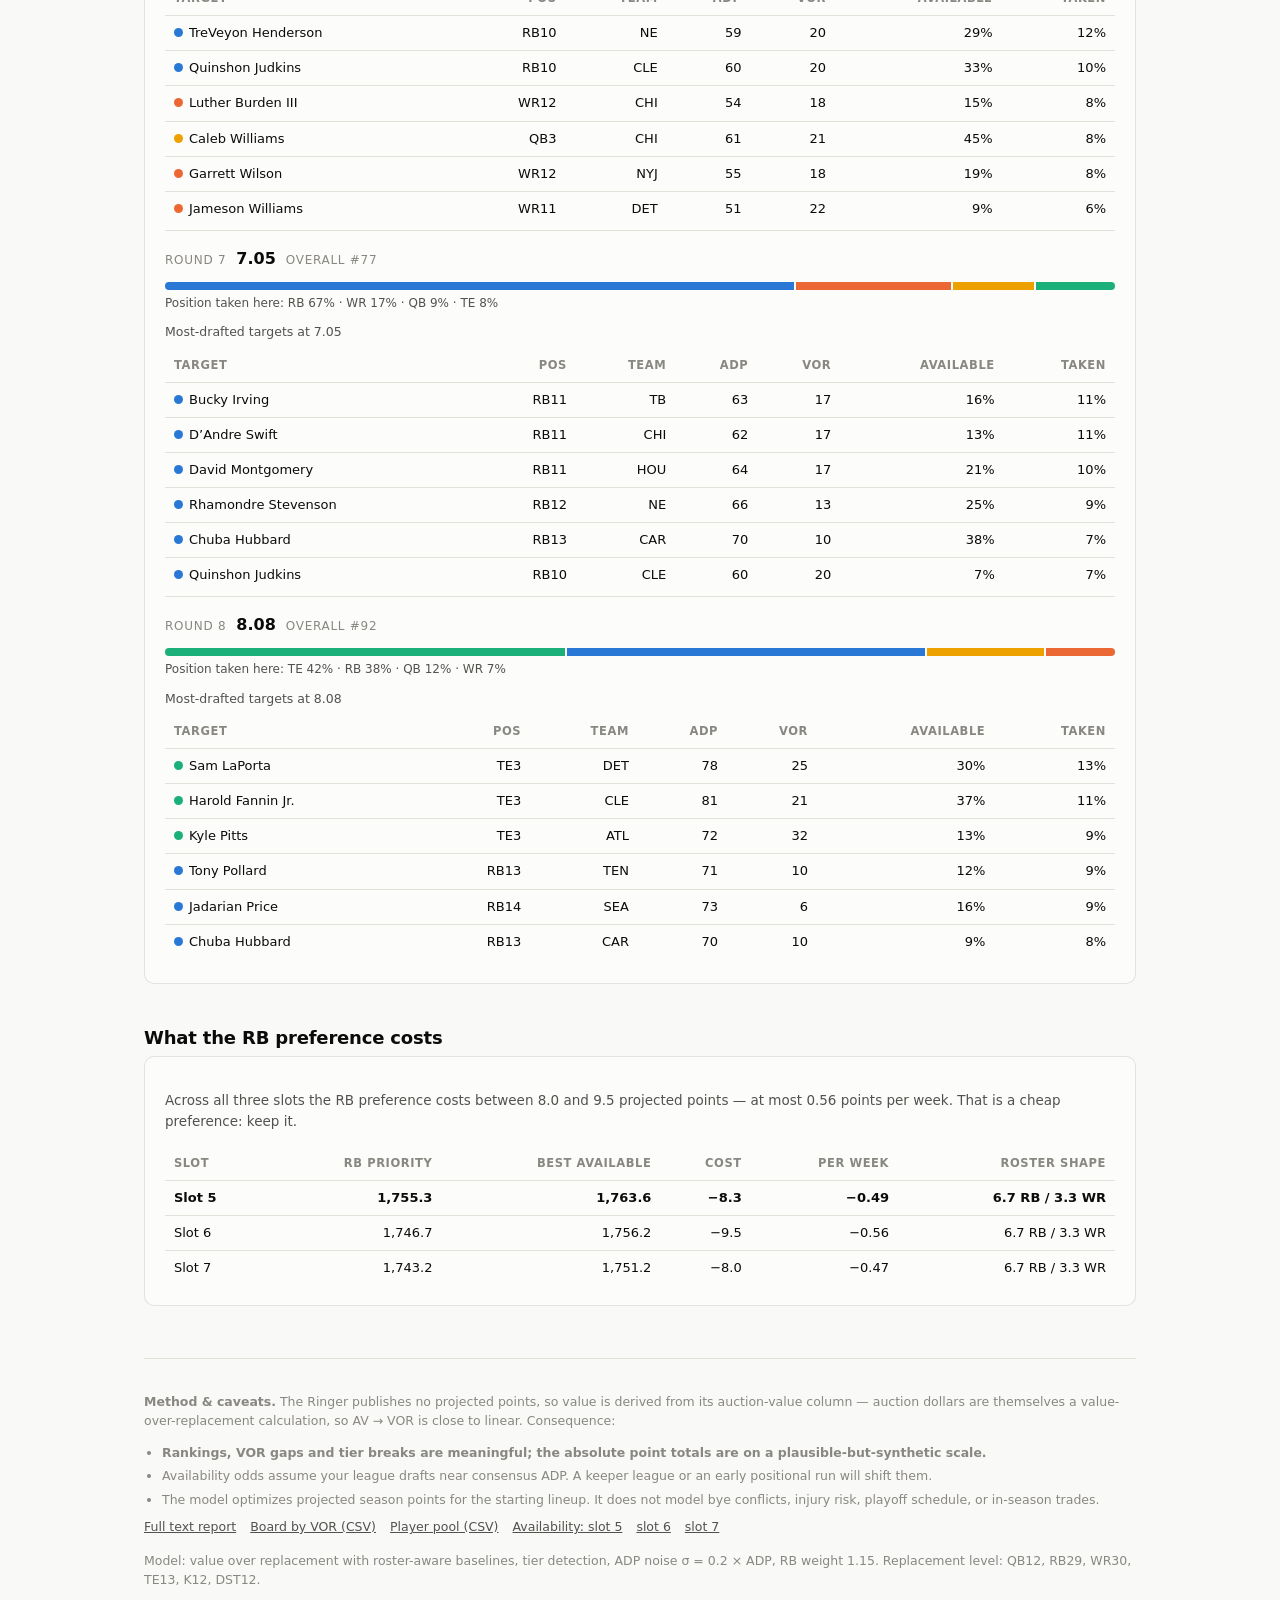
==== commit d790cbaf: "Add weekly defense model and defense-by-week page dst_model.py projects all 32 defenses against the " ====
--- a/docs/index.html
+++ b/docs/index.html
@@ -27,6 +27,7 @@
   <div class="segmented" id="slot-seg" role="group" aria-labelledby="slot-lbl"></div>
   <span class="spacer"></span>
   <a class="ghost" href="results.html" style="text-decoration:none">Post-draft results &rarr;</a>
+  <a class="ghost" href="defense.html" style="text-decoration:none">Defense by week &rarr;</a>
   <button class="ghost" id="tv-toggle" aria-pressed="false">Show data tables</button>
   <button class="ghost" id="theme-toggle">Dark mode</button>
 </div>
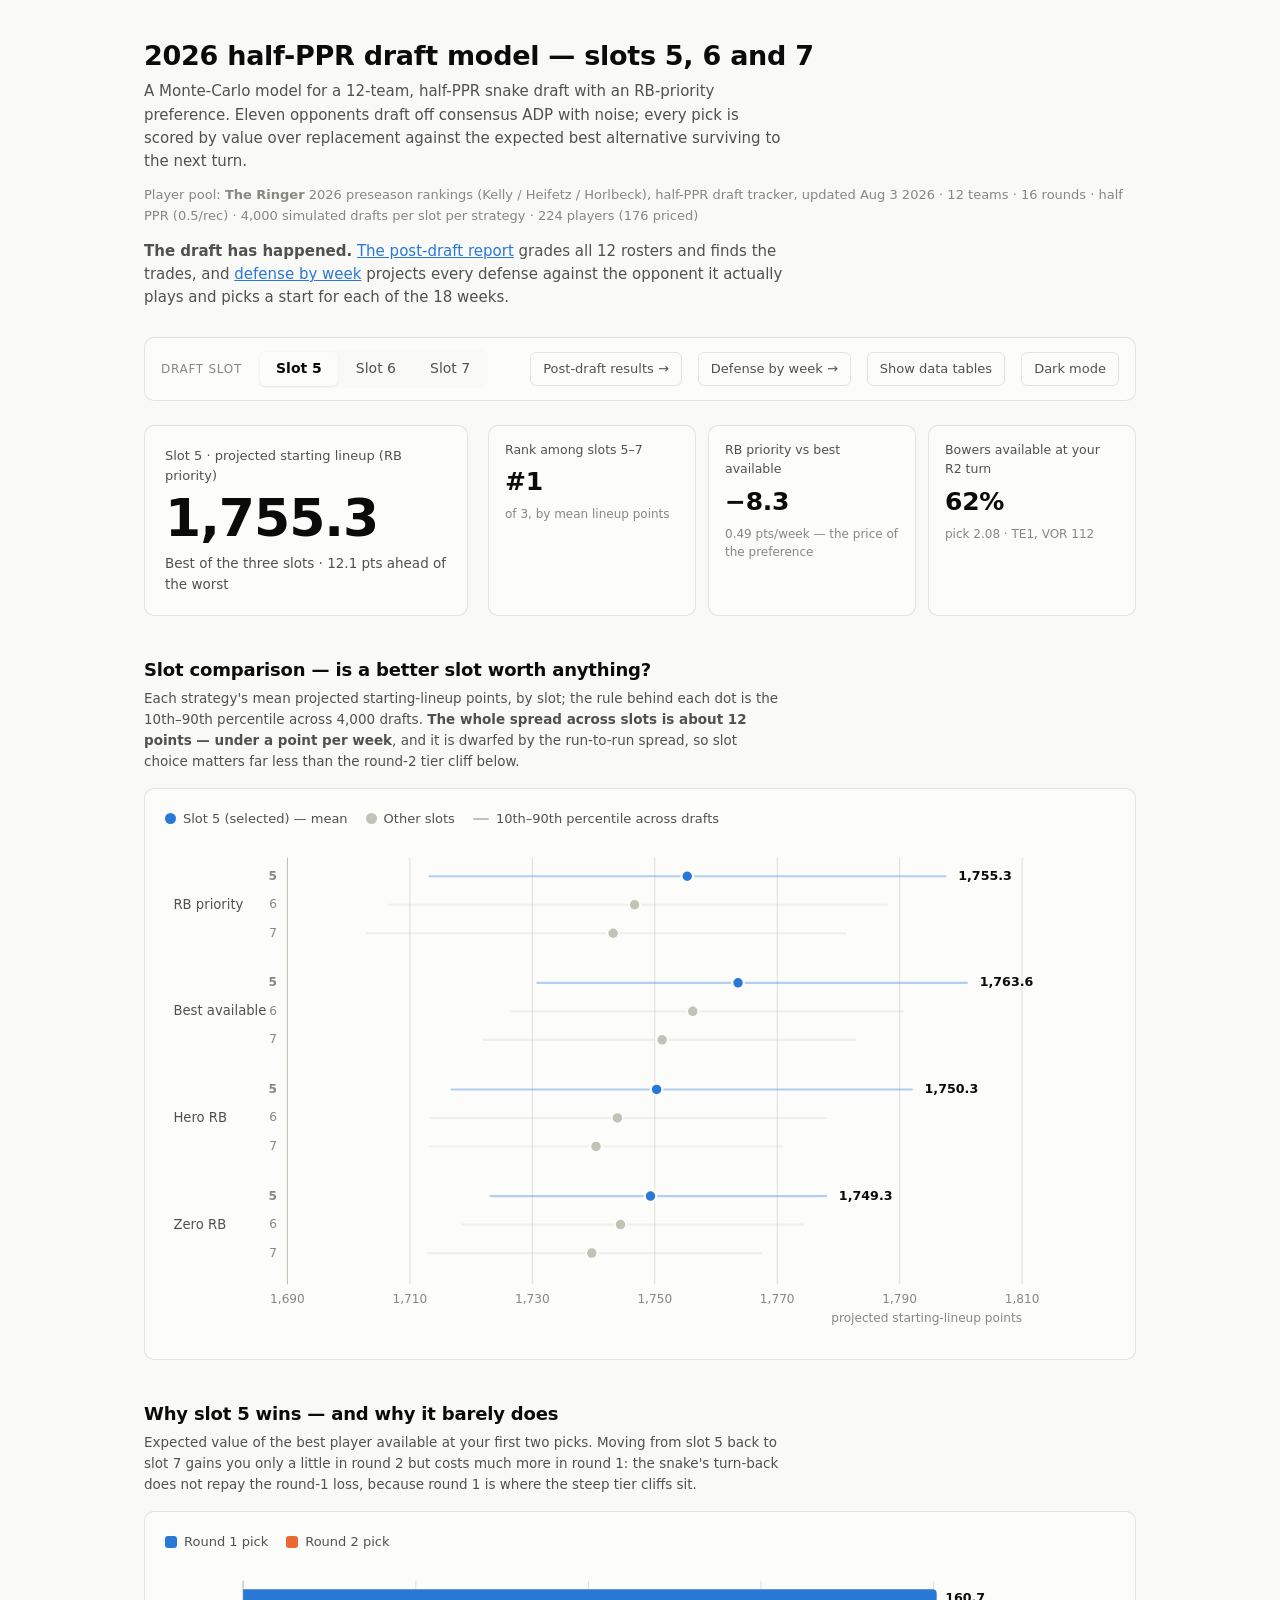
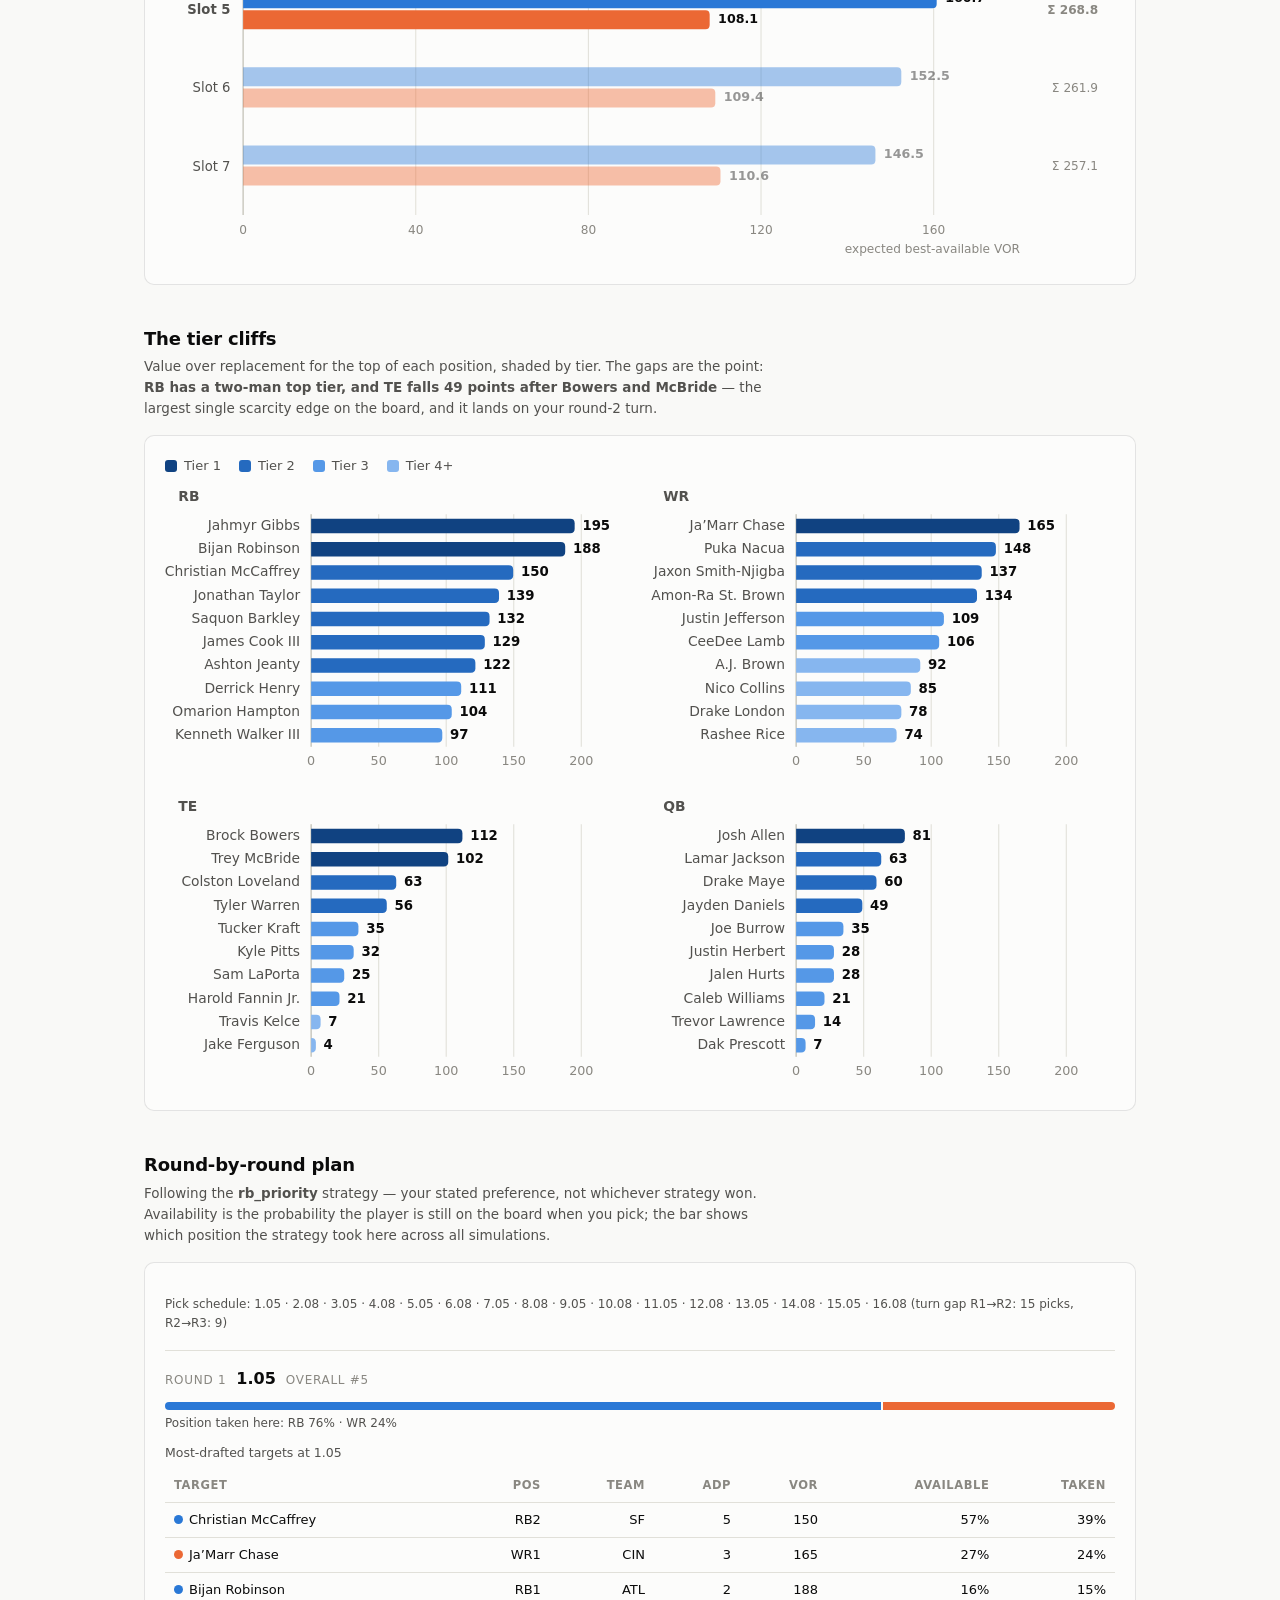
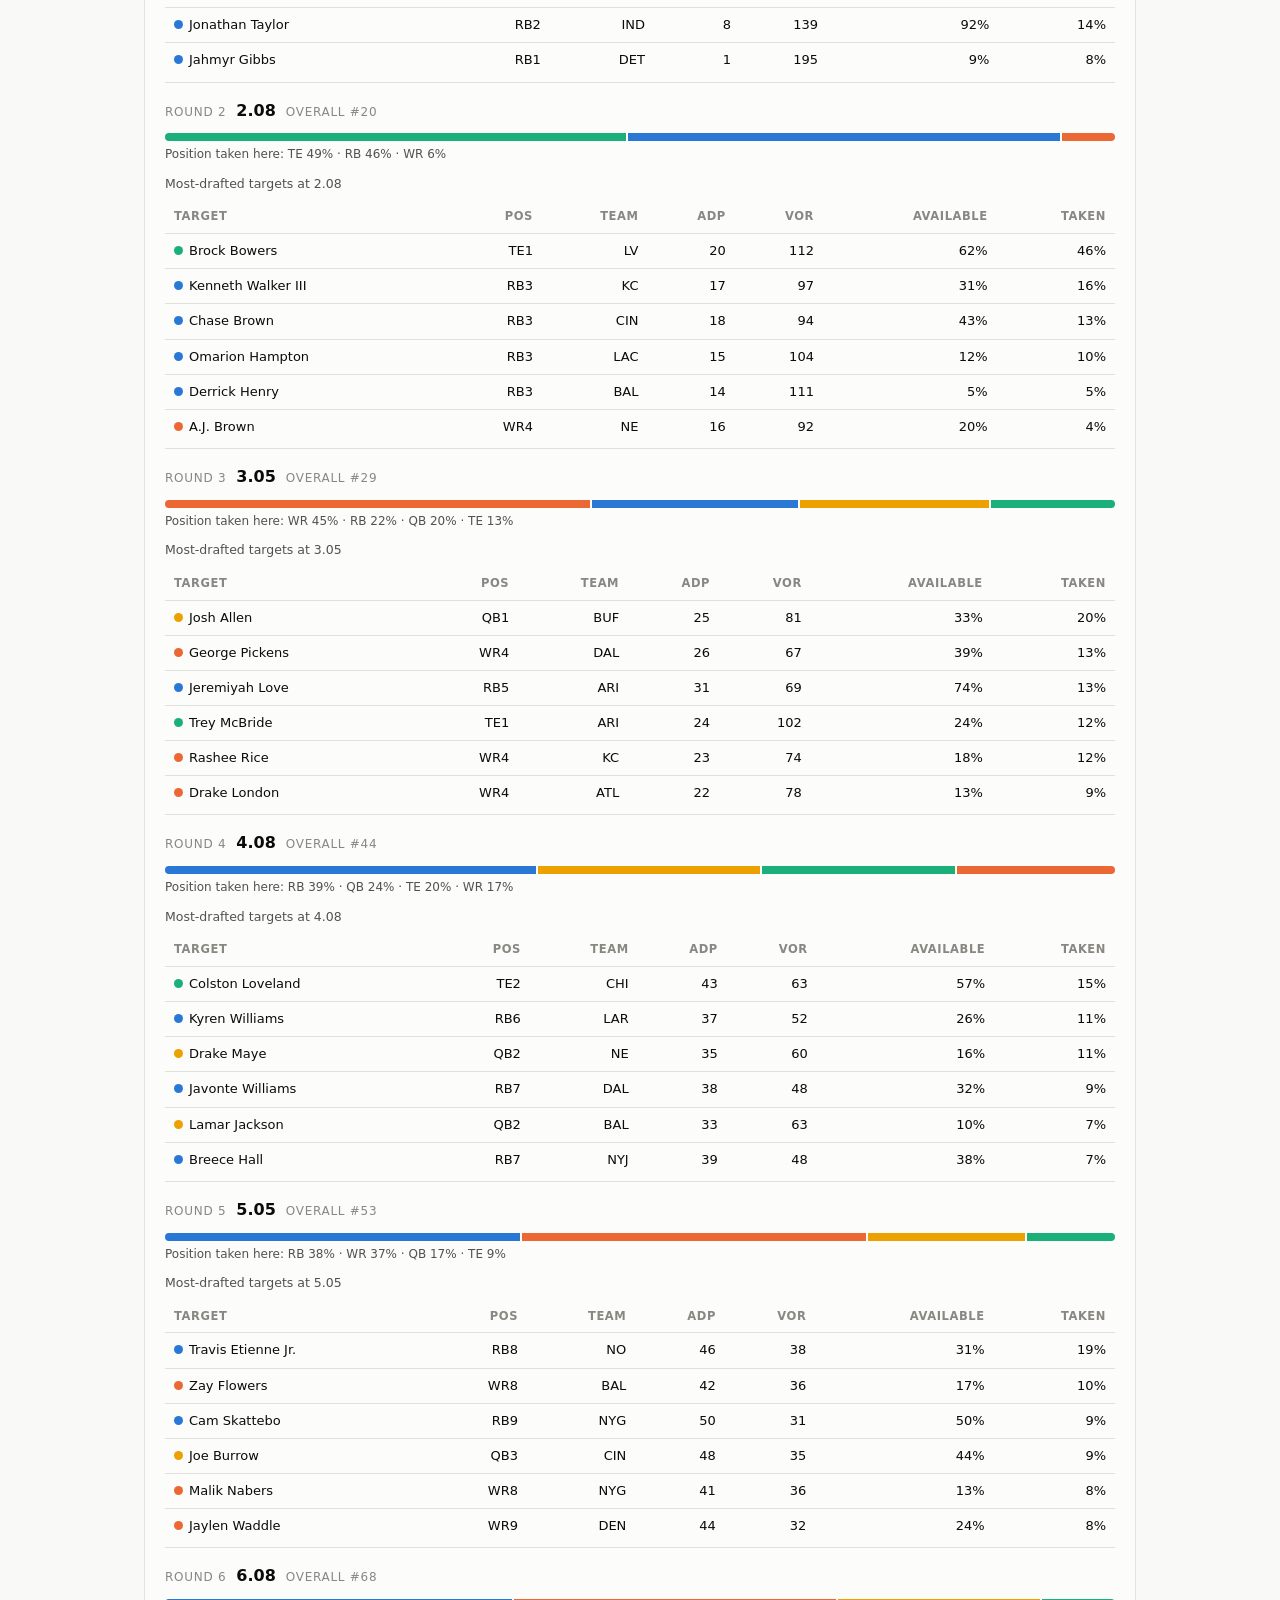
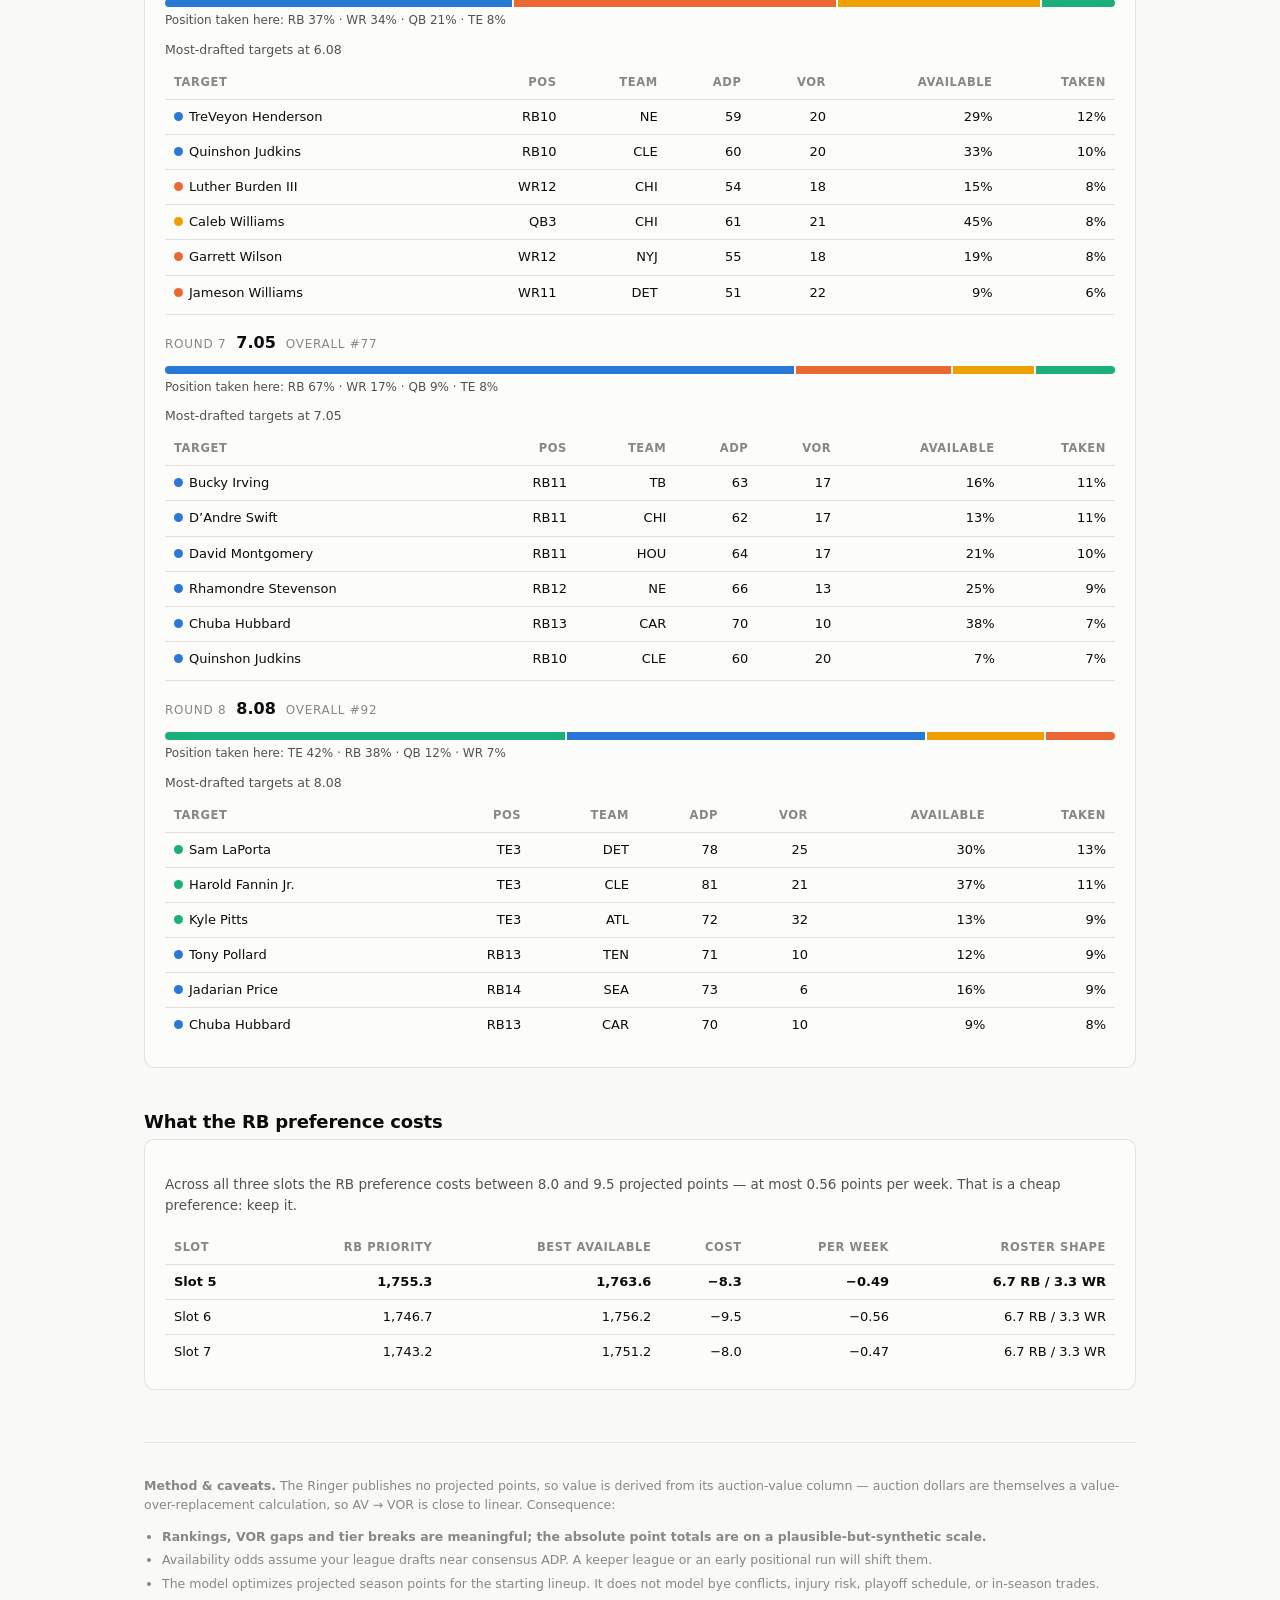
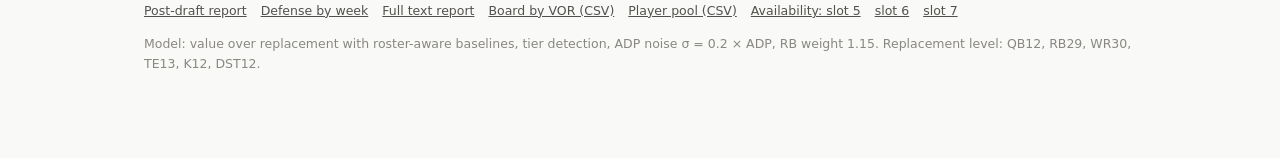
==== commit e14fefcd: "Link the defense and post-draft pages from the landing page body" ====
--- a/docs/index.html
+++ b/docs/index.html
@@ -20,6 +20,10 @@
     Player pool: <strong>The Ringer</strong> 2026 preseason rankings (Kelly / Heifetz / Horlbeck),
     half-PPR draft tracker, updated Aug 3 2026 · <span id="meta-line"></span>
   </p>
+  <p class="sub" style="margin-top:14px"><strong>The draft has happened.</strong>
+  <a href="results.html">The post-draft report</a> grades all 12 rosters and finds the
+  trades, and <a href="defense.html">defense by week</a> projects every defense against
+  the opponent it actually plays and picks a start for each of the 18 weeks.</p>
 </header>
 
 <div class="filters" role="group" aria-label="Draft slot filter">
@@ -111,6 +115,8 @@
     model bye conflicts, injury risk, playoff schedule, or in-season trades.</li>
   </ul>
   <div class="files">
+    <a href="results.html">Post-draft report</a>
+    <a href="defense.html">Defense by week</a>
     <a href="report.txt">Full text report</a>
     <a href="board_vor.csv">Board by VOR (CSV)</a>
     <a href="ringer_2026.csv">Player pool (CSV)</a>
